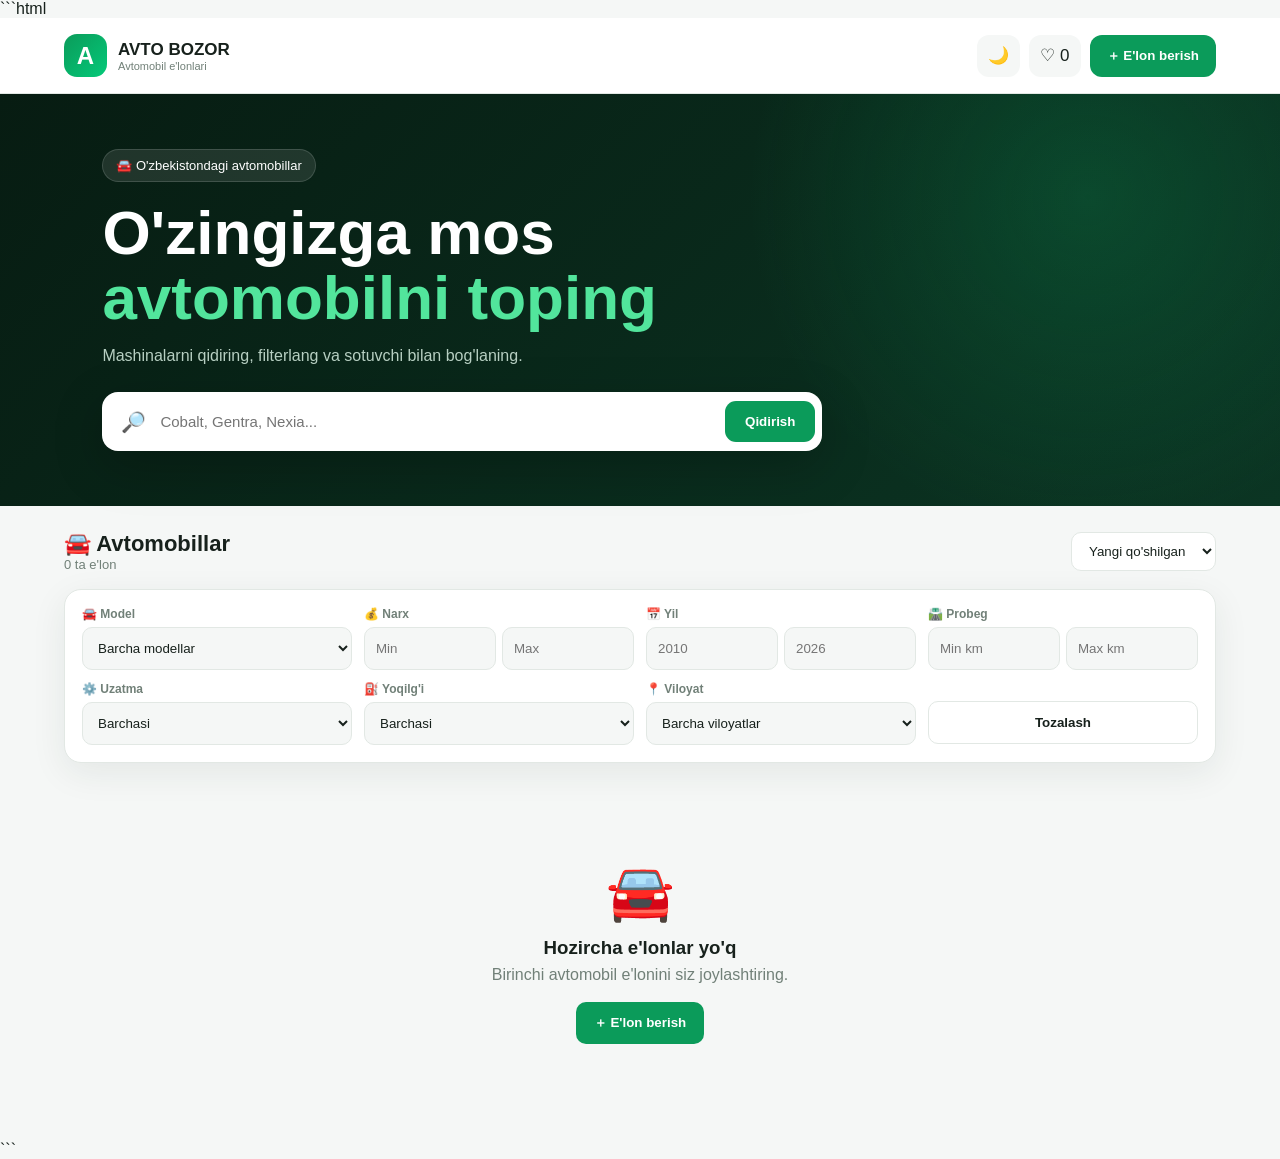
==== index.html @ 7e93f805 "first commit" ====
```html
<!DOCTYPE html>
<html lang="uz">
<head>
  <meta charset="UTF-8">
  <meta name="viewport" content="width=device-width, initial-scale=1.0">
  <meta name="theme-color" content="#0b8f55">
  <title>AVTO BOZOR</title>
  <link rel="stylesheet" href="style.css">
</head>
<body>

<header class="header">
  <div class="logo">
    <span class="logo-icon">A</span>
    <div>
      <b>AVTO BOZOR</b>
      <small>Avtomobil e'lonlari</small>
    </div>
  </div>

  <div class="header-actions">
    <button class="icon-btn" id="themeBtn" title="Rejim">🌙</button>
    <button class="icon-btn" id="favoritesBtn" title="Sevimlilar">
      ♡ <span id="favCount">0</span>
    </button>
    <button class="add-btn" id="openAddBtn">＋ E'lon berish</button>
  </div>
</header>

<main>

  <section class="hero">
    <div class="hero-content">
      <span class="hero-badge">🚘 O'zbekistondagi avtomobillar</span>
      <h1>O'zingizga mos<br><strong>avtomobilni toping</strong></h1>
      <p>Mashinalarni qidiring, filterlang va sotuvchi bilan bog'laning.</p>

      <div class="search-box">
        <span>🔎</span>
        <input id="searchInput" type="search"
               placeholder="Cobalt, Gentra, Nexia...">
        <button id="searchBtn">Qidirish</button>
      </div>
    </div>
  </section>

  <section class="filter-area">

    <div class="filter-top">
      <div>
        <h2>🚘 Avtomobillar</h2>
        <span id="resultCount">0 ta e'lon</span>
      </div>

      <button class="filter-mobile" id="filterMobileBtn">
        ⚙️ Filter
      </button>

      <select id="sortSelect">
        <option value="new">Yangi qo'shilgan</option>
        <option value="cheap">Arzonidan</option>
        <option value="expensive">Qimmatidan</option>
        <option value="year">Yili bo'yicha</option>
      </select>
    </div>

    <div class="filters" id="filters">

      <div class="filter-item">
        <label>🚘 Model</label>
        <select id="modelFilter">
          <option value="">Barcha modellar</option>
          <option>Cobalt</option>
          <option>Gentra</option>
          <option>Nexia</option>
          <option>Spark</option>
          <option>Malibu</option>
          <option>Onix</option>
          <option>Tracker</option>
          <option>Damas</option>
          <option>Lacetti</option>
          <option>Equinox</option>
          <option>Captiva</option>
          <option>Boshqa</option>
        </select>
      </div>

      <div class="filter-item">
        <label>💰 Narx</label>
        <div class="double-input">
          <input id="minPrice" type="number" placeholder="Min">
          <input id="maxPrice" type="number" placeholder="Max">
        </div>
      </div>

      <div class="filter-item">
        <label>📅 Yil</label>
        <div class="double-input">
          <input id="minYear" type="number" placeholder="2010">
          <input id="maxYear" type="number" placeholder="2026">
        </div>
      </div>

      <div class="filter-item">
        <label>🛣️ Probeg</label>
        <div class="double-input">
          <input id="minMileage" type="number" placeholder="Min km">
          <input id="maxMileage" type="number" placeholder="Max km">
        </div>
      </div>

      <div class="filter-item">
        <label>⚙️ Uzatma</label>
        <select id="gearFilter">
          <option value="">Barchasi</option>
          <option>Avtomat</option>
          <option>Mexanika</option>
        </select>
      </div>

      <div class="filter-item">
        <label>⛽ Yoqilg'i</label>
        <select id="fuelFilter">
          <option value="">Barchasi</option>
          <option>Benzin</option>
          <option>Metan</option>
          <option>Propan</option>
        </select>
      </div>

      <div class="filter-item">
        <label>📍 Viloyat</label>
        <select id="regionFilter">
          <option value="">Barcha viloyatlar</option>
          <option>Toshkent shahri</option>
          <option>Toshkent viloyati</option>
          <option>Samarqand</option>
          <option>Qashqadaryo</option>
          <option>Buxoro</option>
          <option>Andijon</option>
          <option>Farg'ona</option>
          <option>Namangan</option>
          <option>Surxondaryo</option>
          <option>Jizzax</option>
          <option>Sirdaryo</option>
          <option>Navoiy</option>
          <option>Xorazm</option>
          <option>Qoraqalpog'iston</option>
        </select>
      </div>

      <button class="clear-btn" id="clearFilters">Tozalash</button>

    </div>
  </section>

  <section class="cars-section">
    <div id="carsGrid" class="cars-grid"></div>

    <div id="emptyState" class="empty-state">
      <div class="empty-icon">🚘</div>
      <h3>Hozircha e'lonlar yo'q</h3>
      <p>Birinchi avtomobil e'lonini siz joylashtiring.</p>
      <button id="emptyAddBtn">＋ E'lon berish</button>
    </div>
  </section>

</main>

<!-- ADD MODAL -->
<div class="modal" id="addModal">
  <div class="modal-box">

    <div class="modal-header">
      <div>
        <h2>🚘 Avtomobil sotish</h2>
        <p>Avtomobilingiz haqida ma'lumot kiriting</p>
      </div>
      <button class="close-btn" id="closeAddBtn">×</button>
    </div>

    <form id="carForm">

      <div class="photo-upload">
        <input id="photoInput" type="file"
               accept="image/*" multiple hidden>

        <button type="button" id="photoBtn" class="photo-btn">
          <span>📸</span>
          <b>Rasm tanlash</b>
          <small>Bir nechta rasm tanlash mumkin</small>
        </button>

        <div id="photoPreview" class="photo-preview"></div>
      </div>

      <div class="form-grid">

        <div class="form-group">
          <label>🚘 Model</label>
          <select id="carModel" required>
            <option value="">Modelni tanlang</option>
            <option>Cobalt</option>
            <option>Gentra</option>
            <option>Nexia</option>
            <option>Spark</option>
            <option>Malibu</option>
            <option>Onix</option>
            <option>Tracker</option>
            <option>Damas</option>
            <option>Lacetti</option>
            <option>Equinox</option>
            <option>Captiva</option>
            <option>Boshqa</option>
          </select>
        </div>

        <div class="form-group">
          <label>💰 Narx (so'm)</label>
          <input id="carPrice" type="number" placeholder="Masalan: 150000000" required>
        </div>

        <div class="form-group">
          <label>📅 Ishlab chiqarilgan yil</label>
          <input id="carYear" type="number" min="1950" max="2026"
                 placeholder="2020" required>
        </div>

        <div class="form-group">
          <label>🛣️ Probeg (km)</label>
          <input id="carMileage" type="number" placeholder="85000" required>
        </div>

        <div class="form-group">
          <label>⚙️ Uzatma</label>
          <select id="carGear" required>
            <option value="">Tanlang</option>
            <option>Avtomat</option>
            <option>Mexanika</option>
          </select>
        </div>

        <div class="form-group">
          <label>⛽ Yoqilg'i</label>
          <select id="carFuel" required>
            <option value="">Tanlang</option>
            <option>Benzin</option>
            <option>Metan</option>
            <option>Propan</option>
          </select>
        </div>

        <div class="form-group">
          <label>📍 Viloyat</label>
          <select id="carRegion" required>
            <option value="">Viloyatni tanlang</option>
            <option>Toshkent shahri</option>
            <option>Toshkent viloyati</option>
            <option>Samarqand</option>
            <option>Qashqadaryo</option>
            <option>Buxoro</option>
            <option>Andijon</option>
            <option>Farg'ona</option>
            <option>Namangan</option>
            <option>Surxondaryo</option>
            <option>Jizzax</option>
            <option>Sirdaryo</option>
            <option>Navoiy</option>
            <option>Xorazm</option>
            <option>Qoraqalpog'iston</option>
          </select>
        </div>

        <div class="form-group">
          <label>📞 Telefon</label>
          <input id="carPhone" type="tel"
                 placeholder="+998 90 123 45 67" required>
        </div>

      </div>

      <div class="location-box">
        <div class="location-title">
          <div>
            <b>🗺️ Xarita</b>
            <small>Avtomobil joylashuvini tanlang</small>
          </div>
          <button type="button" id="locationBtn">📍 Joylashuvim</button>
        </div>

        <div id="mapArea" class="map-area">
          <div class="map-grid"></div>
          <div class="map-center">📍</div>
          <p>Xaritadan joy tanlash</p>
        </div>

        <input id="carLocation" type="hidden">
      </div>

      <button class="submit-btn" type="submit">
        E'lonni joylashtirish
      </button>

    </form>
  </div>
</div>

<!-- CAR DETAIL MODAL -->
<div class="modal" id="detailModal">
  <div class="modal-box detail-box">
    <button class="close-btn detail-close" id="closeDetailBtn">×</button>
    <div id="detailContent"></div>
  </div>
</div>

<div class="toast" id="toast"></div>

<script src="app.js"></script>
</body>
</html>
```
---- style.css ----
* {
  box-sizing: border-box;
  margin: 0;
  padding: 0;
}

:root {
  --green: #0b9b5a;
  --green-dark: #087d49;
  --green-light: #e8f8f0;
  --bg: #f5f7f6;
  --card: #ffffff;
  --text: #17211c;
  --muted: #718078;
  --border: #e2e8e4;
  --danger: #ef4444;
  --shadow: 0 10px 35px rgba(20, 45, 32, .08);
}

body.dark {
  --bg: #0d1411;
  --card: #151e19;
  --text: #f1f7f3;
  --muted: #9aa9a1;
  --border: #29352f;
  --green-light: #163b29;
  --shadow: 0 10px 35px rgba(0,0,0,.25);
}

body {
  font-family: Inter, Arial, sans-serif;
  background: var(--bg);
  color: var(--text);
  transition: .25s;
}

/* HEADER */

.header {
  height: 76px;
  padding: 0 5%;
  display: flex;
  justify-content: space-between;
  align-items: center;
  background: var(--card);
  border-bottom: 1px solid var(--border);
  position: sticky;
  top: 0;
  z-index: 50;
}

.logo {
  display: flex;
  gap: 11px;
  align-items: center;
}

.logo-icon {
  width: 43px;
  height: 43px;
  border-radius: 13px;
  background: linear-gradient(135deg, var(--green), #04c979);
  color: white;
  display: grid;
  place-items: center;
  font-size: 24px;
  font-weight: 900;
}

.logo b {
  display: block;
  font-size: 17px;
}

.logo small {
  color: var(--muted);
  font-size: 11px;
}

.header-actions {
  display: flex;
  gap: 9px;
  align-items: center;
}

.icon-btn,
.add-btn {
  border: 0;
  cursor: pointer;
}

.icon-btn {
  height: 42px;
  min-width: 42px;
  padding: 0 11px;
  border-radius: 12px;
  background: var(--bg);
  color: var(--text);
  font-size: 17px;
}

.add-btn {
  background: var(--green);
  color: white;
  border-radius: 12px;
  padding: 12px 17px;
  font-weight: 800;
}

/* HERO */

.hero {
  min-height: 370px;
  background:
    radial-gradient(circle at 85% 25%, rgba(12,155,90,.25), transparent 30%),
    linear-gradient(135deg, #071c12, #0b3523);
  color: white;
  display: flex;
  align-items: center;
  padding: 55px 8%;
}

.hero-content {
  width: 100%;
  max-width: 850px;
}

.hero-badge {
  display: inline-block;
  background: rgba(255,255,255,.1);
  border: 1px solid rgba(255,255,255,.14);
  padding: 8px 13px;
  border-radius: 30px;
  font-size: 13px;
  margin-bottom: 18px;
}

.hero h1 {
  font-size: clamp(34px, 6vw, 62px);
  line-height: 1.05;
  margin-bottom: 17px;
}

.hero h1 strong {
  color: #52e59c;
}

.hero p {
  color: #b7cfc2;
  margin-bottom: 27px;
}

.search-box {
  max-width: 720px;
  background: white;
  padding: 7px;
  border-radius: 16px;
  display: flex;
  align-items: center;
  box-shadow: 0 15px 50px rgba(0,0,0,.22);
}

.search-box span {
  padding-left: 12px;
  font-size: 20px;
}

.search-box input {
  flex: 1;
  min-width: 0;
  border: 0;
  outline: 0;
  padding: 14px;
  font-size: 15px;
  color: #17211c;
}

.search-box button {
  background: var(--green);
  color: white;
  border: 0;
  border-radius: 11px;
  padding: 13px 20px;
  font-weight: 800;
  cursor: pointer;
}

/* FILTER */

.filter-area {
  max-width: 1400px;
  margin: 25px auto 0;
  padding: 0 5%;
}

.filter-top {
  display: flex;
  justify-content: space-between;
  align-items: center;
  margin-bottom: 17px;
}

.filter-top h2 {
  font-size: 22px;
}

.filter-top span {
  color: var(--muted);
  font-size: 13px;
}

.filter-top select {
  background: var(--card);
  border: 1px solid var(--border);
  color: var(--text);
  padding: 10px 13px;
  border-radius: 10px;
}

.filters {
  display: grid;
  grid-template-columns: repeat(4, 1fr);
  gap: 12px;
  padding: 17px;
  background: var(--card);
  border: 1px solid var(--border);
  border-radius: 17px;
  box-shadow: var(--shadow);
}

.filter-item label,
.form-group label {
  display: block;
  font-size: 12px;
  font-weight: 800;
  margin-bottom: 6px;
  color: var(--muted);
}

.filter-item select,
.filter-item input,
.form-group input,
.form-group select {
  width: 100%;
  height: 43px;
  border: 1px solid var(--border);
  border-radius: 10px;
  outline: 0;
  padding: 0 11px;
  background: var(--bg);
  color: var(--text);
}

.double-input {
  display: flex;
  gap: 6px;
}

.clear-btn {
  height: 43px;
  margin-top: 19px;
  border: 1px solid var(--border);
  background: transparent;
  color: var(--text);
  border-radius: 10px;
  cursor: pointer;
  font-weight: 700;
}

.filter-mobile {
  display: none;
}

/* CARS */

.cars-section {
  max-width: 1400px;
  margin: 27px auto;
  padding: 0 5%;
}

.cars-grid {
  display: grid;
  grid-template-columns: repeat(4, 1fr);
  gap: 18px;
}

.car-card {
  overflow: hidden;
  background: var(--card);
  border: 1px solid var(--border);
  border-radius: 17px;
  box-shadow: var(--shadow);
  transition: .2s;
}

.car-card:hover {
  transform: translateY(-4px);
}

.car-image {
  height: 215px;
  background: var(--bg);
  position: relative;
  overflow: hidden;
}

.car-image img {
  width: 100%;
  height: 100%;
  object-fit: cover;
}

.no-image {
  height: 100%;
  display: grid;
  place-items: center;
  color: var(--muted);
  font-size: 45px;
}

.favorite {
  position: absolute;
  top: 11px;
  right: 11px;
  width: 39px;
  height: 39px;
  border-radius: 50%;
  border: 0;
  background: rgba(255,255,255,.92);
  cursor: pointer;
  font-size: 20px;
}

.favorite.active {
  color: #ef4444;
}

.car-info {
  padding: 15px;
}

.car-title {
  display: flex;
  justify-content: space-between;
  gap: 8px;
}

.car-title h3 {
  font-size: 18px;
}

.price {
  color: var(--green);
  font-size: 18px;
  font-weight: 900;
  margin: 8px 0 12px;
}

.specs {
  display: flex;
  flex-wrap: wrap;
  gap: 7px;
}

.spec {
  background: var(--green-light);
  color: var(--green-dark);
  padding: 6px 8px;
  border-radius: 7px;
  font-size: 11px;
}

.car-bottom {
  margin-top: 13px;
  padding-top: 12px;
  border-top: 1px solid var(--border);
  display: flex;
  justify-content: space-between;
  align-items: center;
}

.region {
  font-size: 12px;
  color: var(--muted);
}

.contact-btn {
  background: var(--green);
  color: white;
  text-decoration: none;
  padding: 8px 11px;
  border-radius: 8px;
  font-size: 12px;
  font-weight: 800;
}

/* EMPTY */

.empty-state {
  display: none;
  text-align: center;
  padding: 70px 20px;
}

.empty-state.show {
  display: block;
}

.empty-icon {
  font-size: 55px;
  margin-bottom: 12px;
}

.empty-state h3 {
  margin-bottom: 7px;
}

.empty-state p {
  color: var(--muted);
  margin-bottom: 18px;
}

.empty-state button {
  border: 0;
  background: var(--green);
  color: white;
  padding: 12px 18px;
  border-radius: 10px;
  font-weight: 800;
}

/* MODAL */

.modal {
  display: none;
  position: fixed;
  inset: 0;
  z-index: 100;
  background: rgba(0,0,0,.65);
  padding: 25px;
  overflow-y: auto;
}

.modal.show {
  display: block;
}

.modal-box {
  width: min(850px, 100%);
  margin: 30px auto;
  background: var(--card);
  border-radius: 22px;
  padding: 25px;
  position: relative;
}

.modal-header {
  display: flex;
  justify-content: space-between;
  margin-bottom: 22px;
}

.modal-header h2 {
  margin-bottom: 5px;
}

.modal-header p {
  color: var(--muted);
  font-size: 13px;
}

.close-btn {
  width: 38px;
  height: 38px;
  border: 0;
  background: var(--bg);
  color: var(--text);
  border-radius: 50%;
  font-size: 26px;
  cursor: pointer;
}

/* UPLOAD */

.photo-upload {
  margin-bottom: 20px;
}

.photo-btn {
  width: 100%;
  min-height: 125px;
  border: 2px dashed var(--border);
  background: var(--bg);
  color: var(--text);
  border-radius: 15px;
  cursor: pointer;
  display: flex;
  flex-direction: column;
  justify-content: center;
  align-items: center;
  gap: 5px;
}

.photo-btn span {
  font-size: 30px;
}

.photo-btn small {
  color: var(--muted);
}

.photo-preview {
  display: flex;
  gap: 10px;
  overflow-x: auto;
  margin-top: 10px;
}

.preview-item {
  width: 100px;
  height: 75px;
  border-radius: 9px;
  overflow: hidden;
  flex: 0 0 auto;
}

.preview-item img {
  width: 100%;
  height: 100%;
  object-fit: cover;
}

/* FORM */

.form-grid {
  display: grid;
  grid-template-columns: repeat(2, 1fr);
  gap: 14px;
}

.location-box {
  margin-top: 18px;
  border: 1px solid var(--border);
  border-radius: 14px;
  padding: 13px;
}

.location-title {
  display: flex;
  justify-content: space-between;
  align-items: center;
  margin-bottom: 10px;
}

.location-title b,
.location-title small {
  display: block;
}

.location-title small {
  color: var(--muted);
  font-size: 11px;
  margin-top: 3px;
}

.location-title button {
  border: 0;
  background: var(--green-light);
  color: var(--green-dark);
  padding: 9px 11px;
  border-radius: 9px;
  cursor: pointer;
  font-weight: 700;
}

.map-area {
  height: 180px;
  border-radius: 12px;
  position: relative;
  overflow: hidden;
  background:
    linear-gradient(90deg, transparent 48%, rgba(0,0,0,.07) 49%, transparent 51%),
    linear-gradient(0deg, transparent 48%, rgba(0,0,0,.07) 49%, transparent 51%),
    #dfe9e2;
  background-size: 55px 55px;
  display: grid;
  place-items: center;
}

.map-grid {
  position: absolute;
  inset: 0;
  background:
    linear-gradient(30deg, transparent 48%, rgba(255,255,255,.8) 49%, transparent 51%);
  background-size: 80px 80px;
}

.map-center {
  position: relative;
  z-index: 2;
  font-size: 38px;
  filter: drop-shadow(0 4px 4px rgba(0,0,0,.25));
}

.map-area p {
  position: absolute;
  bottom: 9px;
  background: rgba(255,255,255,.9);
  color: #333;
  padding: 5px 9px;
  border-radius: 6px;
  font-size: 11px;
}

.submit-btn {
  width: 100%;
  height: 51px;
  margin-top: 20px;
  border: 0;
  border-radius: 12px;
  background: linear-gradient(135deg, var(--green), #06c777);
  color: white;
  font-size: 15px;
  font-weight: 900;
  cursor: pointer;
}

/* DETAIL */

.detail-box {
  max-width: 900px;
}

.detail-image {
  width: 100%;
  max-height: 450px;
  object-fit: cover;
  border-radius: 15px;
  margin-bottom: 15px;
}

.detail-specs {
  display: grid;
  grid-template-columns: repeat(3, 1fr);
  gap: 9px;
  margin: 15px 0;
}

.detail-spec-item {
  padding: 12px;
  background: var(--bg);
  border-radius: 10px;
}

.detail-spec-item small {
  display: block;
  color: var(--muted);
  font-size: 11px;
  margin-bottom: 4px;
}

/* TOAST */

.toast {
  position: fixed;
  bottom: 25px;
  left: 50%;
  transform: translateX(-50%) translateY(100px);
  background: #17211c;
  color: white;
  padding: 12px 18px;
  border-radius: 10px;
  z-index: 200;
  opacity: 0;
  transition: .3s;
}

.toast.show {
  opacity: 1;
  transform: translateX(-50%) translateY(0);
}

/* RESPONSIVE */

@media (max-width: 1100px) {
  .cars-grid {
    grid-template-columns: repeat(3, 1fr);
  }

  .filters {
    grid-template-columns: repeat(3, 1fr);
  }
}

@media (max-width: 760px) {

  .header {
    height: 66px;
    padding: 0 15px;
  }

  .logo-icon {
    width: 38px;
    height: 38px;
  }

  .logo b {
    font-size: 14px;
  }

  .logo small {
    display: none;
  }

  .header-actions {
    gap: 5px;
  }

  .add-btn {
    padding: 10px;
    font-size: 12px;
  }

  .icon-btn {
    min-width: 38px;
  }

  .hero {
    min-height: 350px;
    padding: 45px 18px;
  }

  .hero h1 {
    font-size: 40px;
  }

  .search-box {
    border-radius: 13px;
  }

  .search-box button {
    padding: 12px;
  }

  .filter-area,
  .cars-section {
    padding: 0 13px;
  }

  .filters {
    display: none;
    grid-template-columns: 1fr;
  }

  .filters.open {
    display: grid;
  }

  .filter-mobile {
    display: block;
    border: 1px solid var(--border);
    background: var(--card);
    color: var(--text);
    padding: 9px 12px;
    border-radius: 9px;
  }

  .filter-top select {
    display: none;
  }

  .cars-grid {
    grid-template-columns: repeat(2, 1fr);
    gap: 10px;
  }

  .car-image {
    height: 150px;
  }

  .car-info {
    padding: 11px;
  }

  .car-title h3 {
    font-size: 15px;
  }

  .price {
    font-size: 15px;
  }

  .spec {
    font-size: 9px;
    padding: 5px;
  }

  .contact-btn {
    font-size: 10px;
    padding: 7px;
  }

  .form-grid {
    grid-template-columns: 1fr;
  }

  .modal {
    padding: 8px;
  }

  .modal-box {
    margin: 10px auto;
    padding: 17px;
    border-radius: 17px;
  }

  .detail-specs {
    grid-template-columns: repeat(2, 1fr);
  }
}

@media (max-width: 430px) {
  .cars-grid {
    grid-template-columns: 1fr;
  }

  .car-image {
    height: 210px;
  }

  .header .icon-btn:first-child {
    display: none;
  }
}
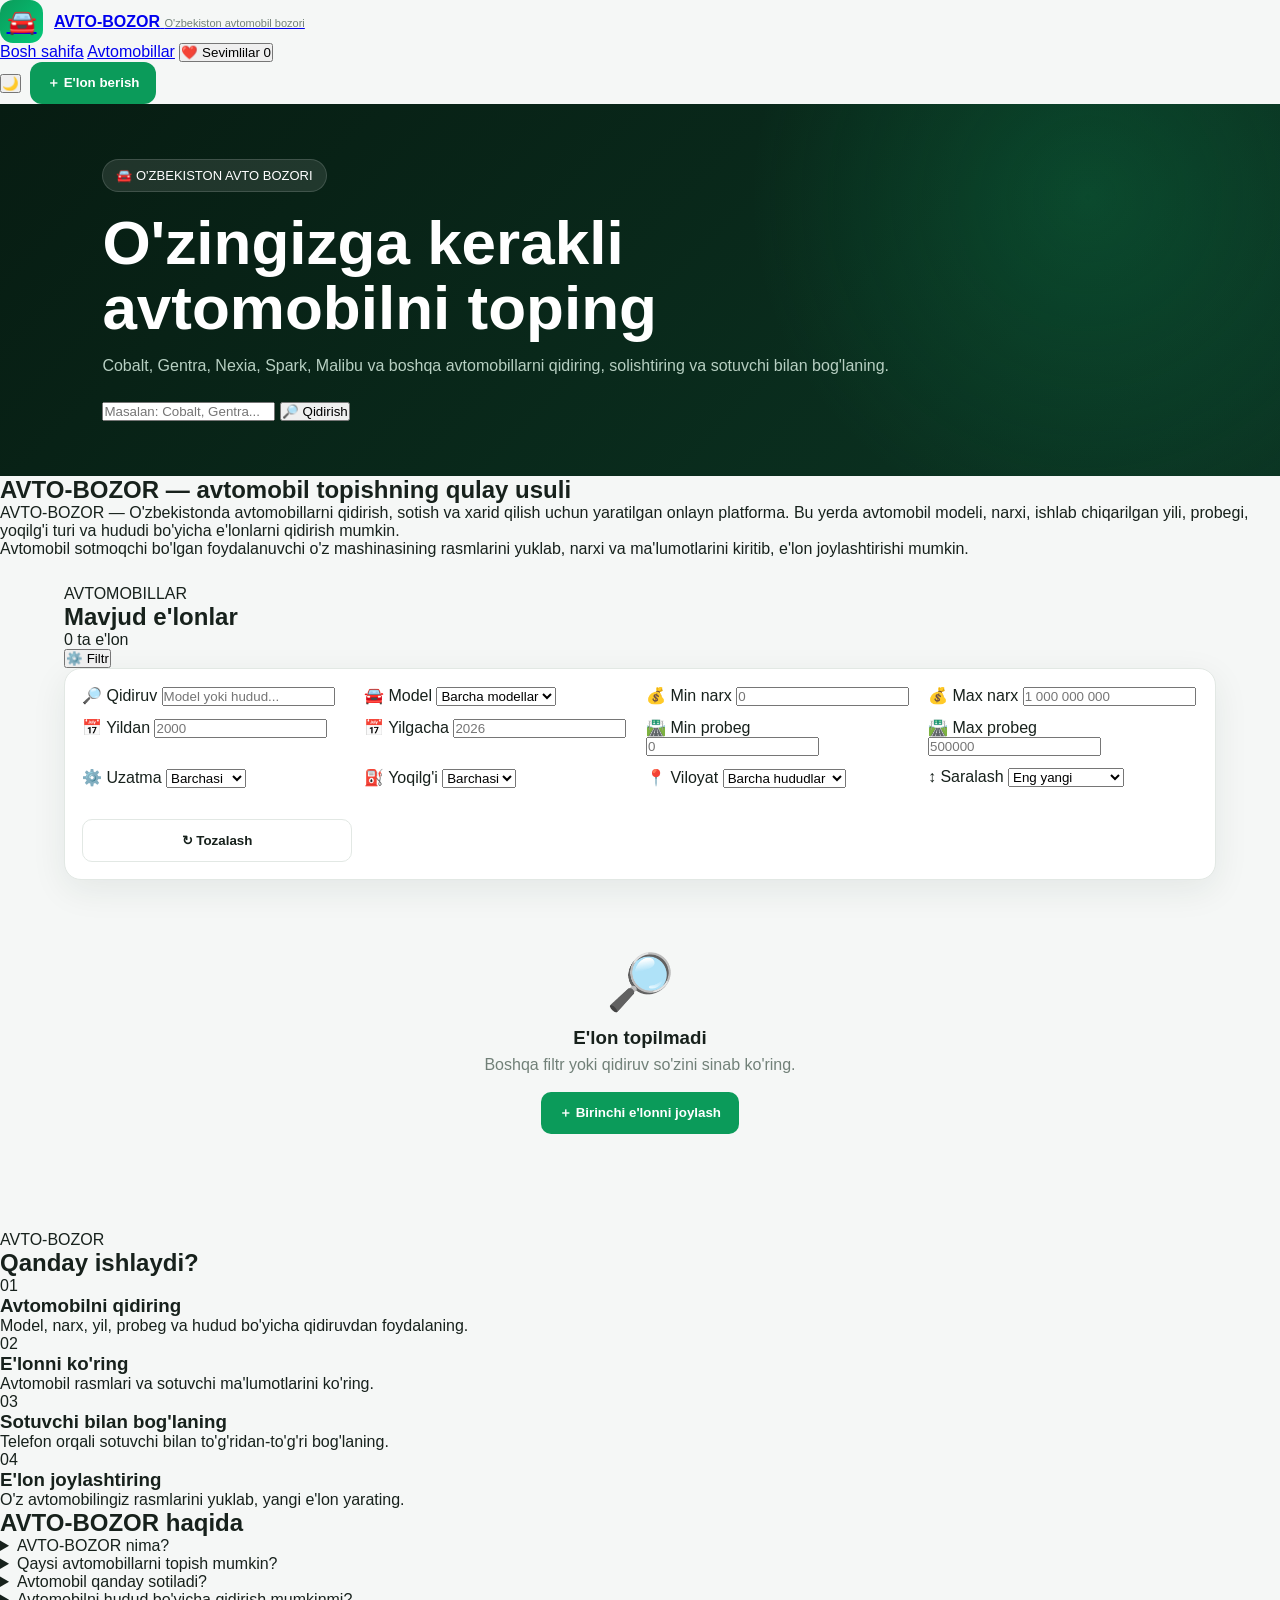
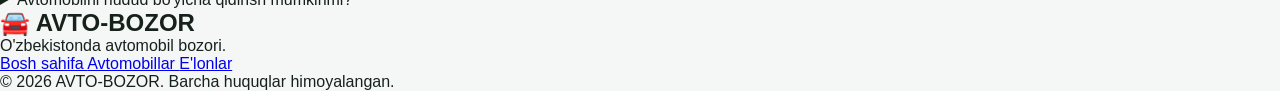
==== commit 0e15b505: "Improve AVTO-BOZOR SEO" ====
--- a/index.html
+++ b/index.html
@@ -1,322 +1,1271 @@
-```html
 <!DOCTYPE html>
 <html lang="uz">
 <head>
-  <meta charset="UTF-8">
-  <meta name="viewport" content="width=device-width, initial-scale=1.0">
-  <meta name="theme-color" content="#0b8f55">
-  <title>AVTO BOZOR</title>
-  <link rel="stylesheet" href="style.css">
+    <meta charset="UTF-8">
+
+    <!-- 📱 Telefon va barcha ekranlar -->
+    <meta name="viewport" content="width=device-width, initial-scale=1.0">
+
+    <!-- 🔎 Google SEO -->
+    <title>AVTO-BOZOR — O'zbekistonda avtomobil bozori</title>
+
+    <meta
+        name="description"
+        content="AVTO-BOZOR — O'zbekistonda avtomobil sotish va xarid qilish uchun zamonaviy onlayn avto bozor. Cobalt, Gentra, Nexia, Spark, Malibu va boshqa avtomobillarni qidiring."
+    >
+
+    <meta
+        name="keywords"
+        content="AVTO-BOZOR, avto bozor, avtomobil, mashina, mashina sotish, mashina olish, O'zbekiston avtomobillari, Cobalt, Gentra, Nexia, Spark, Malibu"
+    >
+
+    <meta name="robots" content="index, follow">
+    <meta name="googlebot" content="index, follow">
+
+    <meta name="author" content="AVTO-BOZOR">
+
+    <!-- 🌐 Canonical -->
+    <link
+        rel="canonical"
+        href="https://anvarolimov744-droid.github.io/-AVTO-BOZOR/"
+    >
+
+    <!-- 🎨 Brauzer rangi -->
+    <meta name="theme-color" content="#0f172a">
+
+    <!-- 🔗 Open Graph -->
+    <meta
+        property="og:title"
+        content="AVTO-BOZOR — O'zbekistonda avtomobil bozori"
+    >
+
+    <meta
+        property="og:description"
+        content="Avtomobil sotish va xarid qilish uchun zamonaviy onlayn avto bozor."
+    >
+
+    <meta
+        property="og:type"
+        content="website"
+    >
+
+    <meta
+        property="og:url"
+        content="https://anvarolimov744-droid.github.io/-AVTO-BOZOR/"
+    >
+
+    <meta
+        property="og:site_name"
+        content="AVTO-BOZOR"
+    >
+
+    <!-- 🐦 Twitter -->
+    <meta
+        name="twitter:card"
+        content="summary"
+    >
+
+    <meta
+        name="twitter:title"
+        content="AVTO-BOZOR"
+    >
+
+    <meta
+        name="twitter:description"
+        content="O'zbekistonda avtomobil sotish va xarid qilish uchun onlayn avto bozor."
+    >
+
+    <!-- 📱 PWA / mobil -->
+    <meta name="mobile-web-app-capable" content="yes">
+    <meta name="apple-mobile-web-app-capable" content="yes">
+
+    <!-- 🎨 CSS -->
+    <link rel="stylesheet" href="style.css">
+
+    <!-- 🔍 Search Engine uchun JSON-LD -->
+    <script type="application/ld+json">
+    {
+        "@context": "https://schema.org",
+        "@type": "WebSite",
+        "name": "AVTO-BOZOR",
+        "alternateName": "🚘 AVTO-BOZOR",
+        "url": "https://anvarolimov744-droid.github.io/-AVTO-BOZOR/",
+        "description": "O'zbekistonda avtomobil sotish va xarid qilish uchun onlayn avto bozor.",
+        "inLanguage": "uz"
+    }
+    </script>
+
+    <!-- 🔍 SearchAction -->
+    <script type="application/ld+json">
+    {
+        "@context": "https://schema.org",
+        "@type": "WebSite",
+        "url": "https://anvarolimov744-droid.github.io/-AVTO-BOZOR/",
+        "potentialAction": {
+            "@type": "SearchAction",
+            "target": "https://anvarolimov744-droid.github.io/-AVTO-BOZOR/?q={search_term_string}",
+            "query-input": "required name=search_term_string"
+        }
+    }
+    </script>
 </head>
+
 <body>
 
-<header class="header">
-  <div class="logo">
-    <span class="logo-icon">A</span>
-    <div>
-      <b>AVTO BOZOR</b>
-      <small>Avtomobil e'lonlari</small>
+<!-- =====================================================
+     HEADER
+===================================================== -->
+
+<header class="top-header">
+
+    <div class="header-inner">
+
+        <a
+            href="./"
+            class="logo"
+            aria-label="AVTO-BOZOR bosh sahifa"
+        >
+            <span class="logo-icon">🚘</span>
+            <span>
+                <strong>AVTO-BOZOR</strong>
+                <small>O'zbekiston avtomobil bozori</small>
+            </span>
+        </a>
+
+        <nav class="main-nav">
+
+            <a href="#home">Bosh sahifa</a>
+
+            <a href="#carsSection">Avtomobillar</a>
+
+            <button
+                id="favoritesBtn"
+                type="button"
+            >
+                ❤️ Sevimlilar
+                <span id="favCount">0</span>
+            </button>
+
+        </nav>
+
+        <div class="header-actions">
+
+            <button
+                id="themeBtn"
+                type="button"
+                aria-label="Tungi rejim"
+            >
+                🌙
+            </button>
+
+            <button
+                id="openAddBtn"
+                class="add-btn"
+                type="button"
+            >
+                ＋ E'lon berish
+            </button>
+
+        </div>
+
     </div>
-  </div>
-
-  <div class="header-actions">
-    <button class="icon-btn" id="themeBtn" title="Rejim">🌙</button>
-    <button class="icon-btn" id="favoritesBtn" title="Sevimlilar">
-      ♡ <span id="favCount">0</span>
-    </button>
-    <button class="add-btn" id="openAddBtn">＋ E'lon berish</button>
-  </div>
+
 </header>
 
-<main>
-
-  <section class="hero">
+
+<!-- =====================================================
+     HERO
+===================================================== -->
+
+<main id="home">
+
+<section class="hero">
+
     <div class="hero-content">
-      <span class="hero-badge">🚘 O'zbekistondagi avtomobillar</span>
-      <h1>O'zingizga mos<br><strong>avtomobilni toping</strong></h1>
-      <p>Mashinalarni qidiring, filterlang va sotuvchi bilan bog'laning.</p>
-
-      <div class="search-box">
-        <span>🔎</span>
-        <input id="searchInput" type="search"
-               placeholder="Cobalt, Gentra, Nexia...">
-        <button id="searchBtn">Qidirish</button>
-      </div>
+
+        <div class="hero-badge">
+            🚘 O'ZBEKISTON AVTO BOZORI
+        </div>
+
+        <h1>
+            O'zingizga kerakli
+            <span>avtomobilni toping</span>
+        </h1>
+
+        <p>
+            Cobalt, Gentra, Nexia, Spark, Malibu
+            va boshqa avtomobillarni qidiring,
+            solishtiring va sotuvchi bilan bog'laning.
+        </p>
+
+        <!-- 🔎 Asosiy qidiruv -->
+
+        <div class="hero-search">
+
+            <input
+                id="searchInput"
+                type="search"
+                placeholder="Masalan: Cobalt, Gentra..."
+                autocomplete="off"
+                aria-label="Avtomobil qidirish"
+            >
+
+            <button
+                id="searchBtn"
+                type="button"
+            >
+                🔎 Qidirish
+            </button>
+
+        </div>
+
     </div>
-  </section>
-
-  <section class="filter-area">
-
-    <div class="filter-top">
-      <div>
-        <h2>🚘 Avtomobillar</h2>
-        <span id="resultCount">0 ta e'lon</span>
-      </div>
-
-      <button class="filter-mobile" id="filterMobileBtn">
-        ⚙️ Filter
-      </button>
-
-      <select id="sortSelect">
-        <option value="new">Yangi qo'shilgan</option>
-        <option value="cheap">Arzonidan</option>
-        <option value="expensive">Qimmatidan</option>
-        <option value="year">Yili bo'yicha</option>
-      </select>
+
+</section>
+
+
+<!-- =====================================================
+     SEO MATN
+===================================================== -->
+
+<section class="seo-intro">
+
+    <div class="container">
+
+        <h2>AVTO-BOZOR — avtomobil topishning qulay usuli</h2>
+
+        <p>
+            AVTO-BOZOR — O'zbekistonda avtomobillarni
+            qidirish, sotish va xarid qilish uchun
+            yaratilgan onlayn platforma.
+            Bu yerda avtomobil modeli, narxi,
+            ishlab chiqarilgan yili, probegi,
+            yoqilg'i turi va hududi bo'yicha
+            e'lonlarni qidirish mumkin.
+        </p>
+
+        <p>
+            Avtomobil sotmoqchi bo'lgan foydalanuvchi
+            o'z mashinasining rasmlarini yuklab,
+            narxi va ma'lumotlarini kiritib,
+            e'lon joylashtirishi mumkin.
+        </p>
+
     </div>
 
-    <div class="filters" id="filters">
-
-      <div class="filter-item">
-        <label>🚘 Model</label>
-        <select id="modelFilter">
-          <option value="">Barcha modellar</option>
-          <option>Cobalt</option>
-          <option>Gentra</option>
-          <option>Nexia</option>
-          <option>Spark</option>
-          <option>Malibu</option>
-          <option>Onix</option>
-          <option>Tracker</option>
-          <option>Damas</option>
-          <option>Lacetti</option>
-          <option>Equinox</option>
-          <option>Captiva</option>
-          <option>Boshqa</option>
-        </select>
-      </div>
-
-      <div class="filter-item">
-        <label>💰 Narx</label>
-        <div class="double-input">
-          <input id="minPrice" type="number" placeholder="Min">
-          <input id="maxPrice" type="number" placeholder="Max">
+</section>
+
+
+<!-- =====================================================
+     FILTERS
+===================================================== -->
+
+<section
+    id="carsSection"
+    class="cars-section"
+>
+
+    <div class="container">
+
+        <div class="section-heading">
+
+            <div>
+
+                <span class="section-label">
+                    AVTOMOBILLAR
+                </span>
+
+                <h2>
+                    Mavjud e'lonlar
+                </h2>
+
+                <p id="resultCount">
+                    0 ta e'lon
+                </p>
+
+            </div>
+
+            <button
+                id="filterMobileBtn"
+                class="mobile-filter-btn"
+                type="button"
+            >
+                ⚙️ Filtr
+            </button>
+
         </div>
-      </div>
-
-      <div class="filter-item">
-        <label>📅 Yil</label>
-        <div class="double-input">
-          <input id="minYear" type="number" placeholder="2010">
-          <input id="maxYear" type="number" placeholder="2026">
+
+
+        <div
+            id="filters"
+            class="filters"
+        >
+
+            <!-- Qidiruv -->
+
+            <div class="filter-group search-filter">
+
+                <label for="searchInput">
+                    🔎 Qidiruv
+                </label>
+
+                <input
+                    id="searchInput"
+                    type="search"
+                    placeholder="Model yoki hudud..."
+                >
+
+            </div>
+
+
+            <!-- Model -->
+
+            <div class="filter-group">
+
+                <label for="modelFilter">
+                    🚘 Model
+                </label>
+
+                <select id="modelFilter">
+
+                    <option value="">
+                        Barcha modellar
+                    </option>
+
+                    <option value="Cobalt">
+                        Cobalt
+                    </option>
+
+                    <option value="Gentra">
+                        Gentra
+                    </option>
+
+                    <option value="Nexia">
+                        Nexia
+                    </option>
+
+                    <option value="Spark">
+                        Spark
+                    </option>
+
+                    <option value="Malibu">
+                        Malibu
+                    </option>
+
+                    <option value="Onix">
+                        Onix
+                    </option>
+
+                    <option value="Damas">
+                        Damas
+                    </option>
+
+                    <option value="Lacetti">
+                        Lacetti
+                    </option>
+
+                </select>
+
+            </div>
+
+
+            <!-- Min narx -->
+
+            <div class="filter-group">
+
+                <label for="minPrice">
+                    💰 Min narx
+                </label>
+
+                <input
+                    id="minPrice"
+                    type="number"
+                    placeholder="0"
+                >
+
+            </div>
+
+
+            <!-- Max narx -->
+
+            <div class="filter-group">
+
+                <label for="maxPrice">
+                    💰 Max narx
+                </label>
+
+                <input
+                    id="maxPrice"
+                    type="number"
+                    placeholder="1 000 000 000"
+                >
+
+            </div>
+
+
+            <!-- Yil -->
+
+            <div class="filter-group">
+
+                <label for="minYear">
+                    📅 Yildan
+                </label>
+
+                <input
+                    id="minYear"
+                    type="number"
+                    placeholder="2000"
+                >
+
+            </div>
+
+
+            <div class="filter-group">
+
+                <label for="maxYear">
+                    📅 Yilgacha
+                </label>
+
+                <input
+                    id="maxYear"
+                    type="number"
+                    placeholder="2026"
+                >
+
+            </div>
+
+
+            <!-- Probeg -->
+
+            <div class="filter-group">
+
+                <label for="minMileage">
+                    🛣️ Min probeg
+                </label>
+
+                <input
+                    id="minMileage"
+                    type="number"
+                    placeholder="0"
+                >
+
+            </div>
+
+
+            <div class="filter-group">
+
+                <label for="maxMileage">
+                    🛣️ Max probeg
+                </label>
+
+                <input
+                    id="maxMileage"
+                    type="number"
+                    placeholder="500000"
+                >
+
+            </div>
+
+
+            <!-- Uzatma -->
+
+            <div class="filter-group">
+
+                <label for="gearFilter">
+                    ⚙️ Uzatma
+                </label>
+
+                <select id="gearFilter">
+
+                    <option value="">
+                        Barchasi
+                    </option>
+
+                    <option value="Avtomat">
+                        Avtomat
+                    </option>
+
+                    <option value="Mexanika">
+                        Mexanika
+                    </option>
+
+                </select>
+
+            </div>
+
+
+            <!-- Yoqilg'i -->
+
+            <div class="filter-group">
+
+                <label for="fuelFilter">
+                    ⛽ Yoqilg'i
+                </label>
+
+                <select id="fuelFilter">
+
+                    <option value="">
+                        Barchasi
+                    </option>
+
+                    <option value="Benzin">
+                        Benzin
+                    </option>
+
+                    <option value="Metan">
+                        Metan
+                    </option>
+
+                    <option value="Propan">
+                        Propan
+                    </option>
+
+                    <option value="Elektr">
+                        Elektr
+                    </option>
+
+                </select>
+
+            </div>
+
+
+            <!-- Viloyat -->
+
+            <div class="filter-group">
+
+                <label for="regionFilter">
+                    📍 Viloyat
+                </label>
+
+                <select id="regionFilter">
+
+                    <option value="">
+                        Barcha hududlar
+                    </option>
+
+                    <option value="Qashqadaryo">
+                        Qashqadaryo
+                    </option>
+
+                    <option value="Toshkent">
+                        Toshkent
+                    </option>
+
+                    <option value="Samarqand">
+                        Samarqand
+                    </option>
+
+                    <option value="Buxoro">
+                        Buxoro
+                    </option>
+
+                    <option value="Andijon">
+                        Andijon
+                    </option>
+
+                    <option value="Farg'ona">
+                        Farg'ona
+                    </option>
+
+                    <option value="Namangan">
+                        Namangan
+                    </option>
+
+                    <option value="Surxondaryo">
+                        Surxondaryo
+                    </option>
+
+                    <option value="Jizzax">
+                        Jizzax
+                    </option>
+
+                    <option value="Navoiy">
+                        Navoiy
+                    </option>
+
+                    <option value="Xorazm">
+                        Xorazm
+                    </option>
+
+                    <option value="Sirdaryo">
+                        Sirdaryo
+                    </option>
+
+                    <option value="Qoraqalpog'iston">
+                        Qoraqalpog'iston
+                    </option>
+
+                </select>
+
+            </div>
+
+
+            <!-- Saralash -->
+
+            <div class="filter-group">
+
+                <label for="sortSelect">
+                    ↕️ Saralash
+                </label>
+
+                <select id="sortSelect">
+
+                    <option value="new">
+                        Eng yangi
+                    </option>
+
+                    <option value="cheap">
+                        Arzonidan
+                    </option>
+
+                    <option value="expensive">
+                        Qimmatidan
+                    </option>
+
+                    <option value="year">
+                        Yangi avtomobil
+                    </option>
+
+                </select>
+
+            </div>
+
+
+            <button
+                id="clearFilters"
+                class="clear-btn"
+                type="button"
+            >
+                ↻ Tozalash
+            </button>
+
         </div>
-      </div>
-
-      <div class="filter-item">
-        <label>🛣️ Probeg</label>
-        <div class="double-input">
-          <input id="minMileage" type="number" placeholder="Min km">
-          <input id="maxMileage" type="number" placeholder="Max km">
+
+
+        <!-- =================================================
+             CARS
+        ================================================== -->
+
+        <div
+            id="carsGrid"
+            class="cars-grid"
+        >
         </div>
-      </div>
-
-      <div class="filter-item">
-        <label>⚙️ Uzatma</label>
-        <select id="gearFilter">
-          <option value="">Barchasi</option>
-          <option>Avtomat</option>
-          <option>Mexanika</option>
-        </select>
-      </div>
-
-      <div class="filter-item">
-        <label>⛽ Yoqilg'i</label>
-        <select id="fuelFilter">
-          <option value="">Barchasi</option>
-          <option>Benzin</option>
-          <option>Metan</option>
-          <option>Propan</option>
-        </select>
-      </div>
-
-      <div class="filter-item">
-        <label>📍 Viloyat</label>
-        <select id="regionFilter">
-          <option value="">Barcha viloyatlar</option>
-          <option>Toshkent shahri</option>
-          <option>Toshkent viloyati</option>
-          <option>Samarqand</option>
-          <option>Qashqadaryo</option>
-          <option>Buxoro</option>
-          <option>Andijon</option>
-          <option>Farg'ona</option>
-          <option>Namangan</option>
-          <option>Surxondaryo</option>
-          <option>Jizzax</option>
-          <option>Sirdaryo</option>
-          <option>Navoiy</option>
-          <option>Xorazm</option>
-          <option>Qoraqalpog'iston</option>
-        </select>
-      </div>
-
-      <button class="clear-btn" id="clearFilters">Tozalash</button>
+
+
+        <!-- Empty -->
+
+        <div
+            id="emptyState"
+            class="empty-state"
+        >
+
+            <div class="empty-icon">
+                🔎
+            </div>
+
+            <h3>
+                E'lon topilmadi
+            </h3>
+
+            <p>
+                Boshqa filtr yoki qidiruv so'zini sinab ko'ring.
+            </p>
+
+            <button
+                id="emptyAddBtn"
+                type="button"
+                class="add-btn"
+            >
+                ＋ Birinchi e'lonni joylash
+            </button>
+
+        </div>
 
     </div>
-  </section>
-
-  <section class="cars-section">
-    <div id="carsGrid" class="cars-grid"></div>
-
-    <div id="emptyState" class="empty-state">
-      <div class="empty-icon">🚘</div>
-      <h3>Hozircha e'lonlar yo'q</h3>
-      <p>Birinchi avtomobil e'lonini siz joylashtiring.</p>
-      <button id="emptyAddBtn">＋ E'lon berish</button>
+
+</section>
+
+
+<!-- =====================================================
+     QANDAY ISHLAYDI
+===================================================== -->
+
+<section class="how-section">
+
+    <div class="container">
+
+        <div class="section-heading centered">
+
+            <span class="section-label">
+                AVTO-BOZOR
+            </span>
+
+            <h2>
+                Qanday ishlaydi?
+            </h2>
+
+        </div>
+
+
+        <div class="how-grid">
+
+            <article class="how-card">
+
+                <div class="how-number">
+                    01
+                </div>
+
+                <h3>
+                    Avtomobilni qidiring
+                </h3>
+
+                <p>
+                    Model, narx, yil, probeg
+                    va hudud bo'yicha qidiruvdan foydalaning.
+                </p>
+
+            </article>
+
+
+            <article class="how-card">
+
+                <div class="how-number">
+                    02
+                </div>
+
+                <h3>
+                    E'lonni ko'ring
+                </h3>
+
+                <p>
+                    Avtomobil rasmlari va
+                    sotuvchi ma'lumotlarini ko'ring.
+                </p>
+
+            </article>
+
+
+            <article class="how-card">
+
+                <div class="how-number">
+                    03
+                </div>
+
+                <h3>
+                    Sotuvchi bilan bog'laning
+                </h3>
+
+                <p>
+                    Telefon orqali sotuvchi bilan
+                    to'g'ridan-to'g'ri bog'laning.
+                </p>
+
+            </article>
+
+
+            <article class="how-card">
+
+                <div class="how-number">
+                    04
+                </div>
+
+                <h3>
+                    E'lon joylashtiring
+                </h3>
+
+                <p>
+                    O'z avtomobilingiz rasmlarini
+                    yuklab, yangi e'lon yarating.
+                </p>
+
+            </article>
+
+        </div>
+
     </div>
-  </section>
+
+</section>
+
+
+<!-- =====================================================
+     SEO FAQ
+===================================================== -->
+
+<section class="faq-section">
+
+    <div class="container">
+
+        <h2>
+            AVTO-BOZOR haqida
+        </h2>
+
+        <details>
+
+            <summary>
+                AVTO-BOZOR nima?
+            </summary>
+
+            <p>
+                AVTO-BOZOR — avtomobil sotish va
+                xarid qilish uchun mo'ljallangan
+                onlayn platforma.
+            </p>
+
+        </details>
+
+
+        <details>
+
+            <summary>
+                Qaysi avtomobillarni topish mumkin?
+            </summary>
+
+            <p>
+                Platformada Cobalt, Gentra, Nexia,
+                Spark, Malibu, Onix, Damas, Lacetti
+                va boshqa avtomobillar uchun
+                e'lonlar joylashtirilishi mumkin.
+            </p>
+
+        </details>
+
+
+        <details>
+
+            <summary>
+                Avtomobil qanday sotiladi?
+            </summary>
+
+            <p>
+                Sotuvchi avtomobil ma'lumotlari,
+                narxi, telefon raqami va rasmlarini
+                kiritib e'lon joylashtiradi.
+            </p>
+
+        </details>
+
+
+        <details>
+
+            <summary>
+                Avtomobilni hudud bo'yicha qidirish mumkinmi?
+            </summary>
+
+            <p>
+                Ha. Viloyat filtri yordamida
+                avtomobillarni hudud bo'yicha
+                saralash mumkin.
+            </p>
+
+        </details>
+
+    </div>
+
+</section>
 
 </main>
 
-<!-- ADD MODAL -->
-<div class="modal" id="addModal">
-  <div class="modal-box">
-
-    <div class="modal-header">
-      <div>
-        <h2>🚘 Avtomobil sotish</h2>
-        <p>Avtomobilingiz haqida ma'lumot kiriting</p>
-      </div>
-      <button class="close-btn" id="closeAddBtn">×</button>
+
+<!-- =====================================================
+     FOOTER
+===================================================== -->
+
+<footer class="footer">
+
+    <div class="container footer-inner">
+
+        <div>
+
+            <h2>
+                🚘 AVTO-BOZOR
+            </h2>
+
+            <p>
+                O'zbekistonda avtomobil bozori.
+            </p>
+
+        </div>
+
+        <div>
+
+            <a href="#home">
+                Bosh sahifa
+            </a>
+
+            <a href="#carsSection">
+                Avtomobillar
+            </a>
+
+            <a href="#carsSection">
+                E'lonlar
+            </a>
+
+        </div>
+
     </div>
 
-    <form id="carForm">
-
-      <div class="photo-upload">
-        <input id="photoInput" type="file"
-               accept="image/*" multiple hidden>
-
-        <button type="button" id="photoBtn" class="photo-btn">
-          <span>📸</span>
-          <b>Rasm tanlash</b>
-          <small>Bir nechta rasm tanlash mumkin</small>
+    <div class="footer-bottom">
+
+        © 2026 AVTO-BOZOR.
+        Barcha huquqlar himoyalangan.
+
+    </div>
+
+</footer>
+
+
+<!-- =====================================================
+     ADD CAR MODAL
+===================================================== -->
+
+<div
+    id="addModal"
+    class="modal"
+    aria-hidden="true"
+>
+
+    <div class="modal-box">
+
+        <button
+            id="closeAddBtn"
+            class="modal-close"
+            type="button"
+            aria-label="Yopish"
+        >
+            ×
         </button>
 
-        <div id="photoPreview" class="photo-preview"></div>
-      </div>
-
-      <div class="form-grid">
-
-        <div class="form-group">
-          <label>🚘 Model</label>
-          <select id="carModel" required>
-            <option value="">Modelni tanlang</option>
-            <option>Cobalt</option>
-            <option>Gentra</option>
-            <option>Nexia</option>
-            <option>Spark</option>
-            <option>Malibu</option>
-            <option>Onix</option>
-            <option>Tracker</option>
-            <option>Damas</option>
-            <option>Lacetti</option>
-            <option>Equinox</option>
-            <option>Captiva</option>
-            <option>Boshqa</option>
-          </select>
-        </div>
-
-        <div class="form-group">
-          <label>💰 Narx (so'm)</label>
-          <input id="carPrice" type="number" placeholder="Masalan: 150000000" required>
-        </div>
-
-        <div class="form-group">
-          <label>📅 Ishlab chiqarilgan yil</label>
-          <input id="carYear" type="number" min="1950" max="2026"
-                 placeholder="2020" required>
-        </div>
-
-        <div class="form-group">
-          <label>🛣️ Probeg (km)</label>
-          <input id="carMileage" type="number" placeholder="85000" required>
-        </div>
-
-        <div class="form-group">
-          <label>⚙️ Uzatma</label>
-          <select id="carGear" required>
-            <option value="">Tanlang</option>
-            <option>Avtomat</option>
-            <option>Mexanika</option>
-          </select>
-        </div>
-
-        <div class="form-group">
-          <label>⛽ Yoqilg'i</label>
-          <select id="carFuel" required>
-            <option value="">Tanlang</option>
-            <option>Benzin</option>
-            <option>Metan</option>
-            <option>Propan</option>
-          </select>
-        </div>
-
-        <div class="form-group">
-          <label>📍 Viloyat</label>
-          <select id="carRegion" required>
-            <option value="">Viloyatni tanlang</option>
-            <option>Toshkent shahri</option>
-            <option>Toshkent viloyati</option>
-            <option>Samarqand</option>
-            <option>Qashqadaryo</option>
-            <option>Buxoro</option>
-            <option>Andijon</option>
-            <option>Farg'ona</option>
-            <option>Namangan</option>
-            <option>Surxondaryo</option>
-            <option>Jizzax</option>
-            <option>Sirdaryo</option>
-            <option>Navoiy</option>
-            <option>Xorazm</option>
-            <option>Qoraqalpog'iston</option>
-          </select>
-        </div>
-
-        <div class="form-group">
-          <label>📞 Telefon</label>
-          <input id="carPhone" type="tel"
-                 placeholder="+998 90 123 45 67" required>
-        </div>
-
-      </div>
-
-      <div class="location-box">
-        <div class="location-title">
-          <div>
-            <b>🗺️ Xarita</b>
-            <small>Avtomobil joylashuvini tanlang</small>
-          </div>
-          <button type="button" id="locationBtn">📍 Joylashuvim</button>
-        </div>
-
-        <div id="mapArea" class="map-area">
-          <div class="map-grid"></div>
-          <div class="map-center">📍</div>
-          <p>Xaritadan joy tanlash</p>
-        </div>
-
-        <input id="carLocation" type="hidden">
-      </div>
-
-      <button class="submit-btn" type="submit">
-        E'lonni joylashtirish
-      </button>
-
-    </form>
-  </div>
+        <h2>
+            🚘 Avtomobil e'loni
+        </h2>
+
+        <p class="modal-subtitle">
+            Avtomobilingiz haqida ma'lumot kiriting.
+        </p>
+
+
+        <form id="carForm">
+
+            <!-- Model -->
+
+            <label for="carModel">
+                Avtomobil modeli
+            </label>
+
+            <input
+                id="carModel"
+                type="text"
+                placeholder="Masalan: Cobalt"
+                required
+            >
+
+
+            <!-- Narx -->
+
+            <label for="carPrice">
+                Narx
+            </label>
+
+            <input
+                id="carPrice"
+                type="number"
+                placeholder="Masalan: 150000000"
+                required
+            >
+
+
+            <!-- Yil -->
+
+            <label for="carYear">
+                Ishlab chiqarilgan yil
+            </label>
+
+            <input
+                id="carYear"
+                type="number"
+                min="1950"
+                max="2026"
+                placeholder="2022"
+                required
+            >
+
+
+            <!-- Probeg -->
+
+            <label for="carMileage">
+                Probeg (km)
+            </label>
+
+            <input
+                id="carMileage"
+                type="number"
+                placeholder="85000"
+            >
+
+
+            <!-- Uzatma -->
+
+            <label for="carGear">
+                Uzatma
+            </label>
+
+            <select id="carGear">
+
+                <option value="Mexanika">
+                    Mexanika
+                </option>
+
+                <option value="Avtomat">
+                    Avtomat
+                </option>
+
+            </select>
+
+
+            <!-- Yoqilg'i -->
+
+            <label for="carFuel">
+                Yoqilg'i
+            </label>
+
+            <select id="carFuel">
+
+                <option value="Benzin">
+                    Benzin
+                </option>
+
+                <option value="Metan">
+                    Metan
+                </option>
+
+                <option value="Propan">
+                    Propan
+                </option>
+
+                <option value="Elektr">
+                    Elektr
+                </option>
+
+            </select>
+
+
+            <!-- Viloyat -->
+
+            <label for="carRegion">
+                Viloyat
+            </label>
+
+            <select id="carRegion">
+
+                <option value="Qashqadaryo">
+                    Qashqadaryo
+                </option>
+
+                <option value="Toshkent">
+                    Toshkent
+                </option>
+
+                <option value="Samarqand">
+                    Samarqand
+                </option>
+
+                <option value="Buxoro">
+                    Buxoro
+                </option>
+
+                <option value="Andijon">
+                    Andijon
+                </option>
+
+                <option value="Farg'ona">
+                    Farg'ona
+                </option>
+
+                <option value="Namangan">
+                    Namangan
+                </option>
+
+                <option value="Surxondaryo">
+                    Surxondaryo
+                </option>
+
+                <option value="Jizzax">
+                    Jizzax
+                </option>
+
+                <option value="Navoiy">
+                    Navoiy
+                </option>
+
+                <option value="Xorazm">
+                    Xorazm
+                </option>
+
+                <option value="Sirdaryo">
+                    Sirdaryo
+                </option>
+
+                <option value="Qoraqalpog'iston">
+                    Qoraqalpog'iston
+                </option>
+
+            </select>
+
+
+            <!-- Telefon -->
+
+            <label for="carPhone">
+                Telefon
+            </label>
+
+            <input
+                id="carPhone"
+                type="tel"
+                placeholder="+998 90 123 45 67"
+                required
+            >
+
+
+            <!-- Joylashuv -->
+
+            <label for="carLocation">
+                📍 Joylashuv
+            </label>
+
+            <div class="location-row">
+
+                <input
+                    id="carLocation"
+                    type="text"
+                    placeholder="Joylashuv"
+                >
+
+                <button
+                    id="locationBtn"
+                    type="button"
+                >
+                    📍 Aniqlash
+                </button>
+
+            </div>
+
+
+            <!-- Rasmlar -->
+
+            <label>
+                📷 Avtomobil rasmlari
+            </label>
+
+            <input
+                id="photoInput"
+                type="file"
+                accept="image/*"
+                multiple
+                hidden
+            >
+
+            <button
+                id="photoBtn"
+                type="button"
+                class="photo-btn"
+            >
+                📷 Rasmlarni tanlash
+            </button>
+
+            <div
+                id="photoPreview"
+                class="photo-preview"
+            ></div>
+
+
+            <!-- Xarita joyi -->
+
+            <div
+                id="mapArea"
+                class="map-area"
+            >
+
+                <p>
+                    Joylashuvni aniqlash uchun
+                    tugmani bosing.
+                </p>
+
+            </div>
+
+
+            <!-- Izoh -->
+
+            <label for="carComment">
+                Izoh
+            </label>
+
+            <textarea
+                id="carComment"
+                rows="4"
+                placeholder="Avtomobil haqida qo'shimcha ma'lumot..."
+            ></textarea>
+
+
+            <button
+                type="submit"
+                class="submit-btn"
+            >
+                🚘 E'lonni joylash
+            </button>
+
+        </form>
+
+    </div>
+
 </div>
 
-<!-- CAR DETAIL MODAL -->
-<div class="modal" id="detailModal">
-  <div class="modal-box detail-box">
-    <button class="close-btn detail-close" id="closeDetailBtn">×</button>
-    <div id="detailContent"></div>
-  </div>
+
+<!-- =====================================================
+     DETAIL MODAL
+===================================================== -->
+
+<div
+    id="detailModal"
+    class="modal"
+    aria-hidden="true"
+>
+
+    <div class="modal-box detail-box">
+
+        <button
+            id="closeDetailBtn"
+            class="modal-close"
+            type="button"
+            aria-label="Yopish"
+        >
+            ×
+        </button>
+
+        <div id="detailContent"></div>
+
+    </div>
+
 </div>
 
-<div class="toast" id="toast"></div>
+
+<!-- =====================================================
+     TOAST
+===================================================== -->
+
+<div
+    id="toast"
+    class="toast"
+    role="status"
+    aria-live="polite"
+></div>
+
+
+<!-- =====================================================
+     JAVASCRIPT
+===================================================== -->
 
 <script src="app.js"></script>
+
 </body>
-</html>
-``` 
+</html>
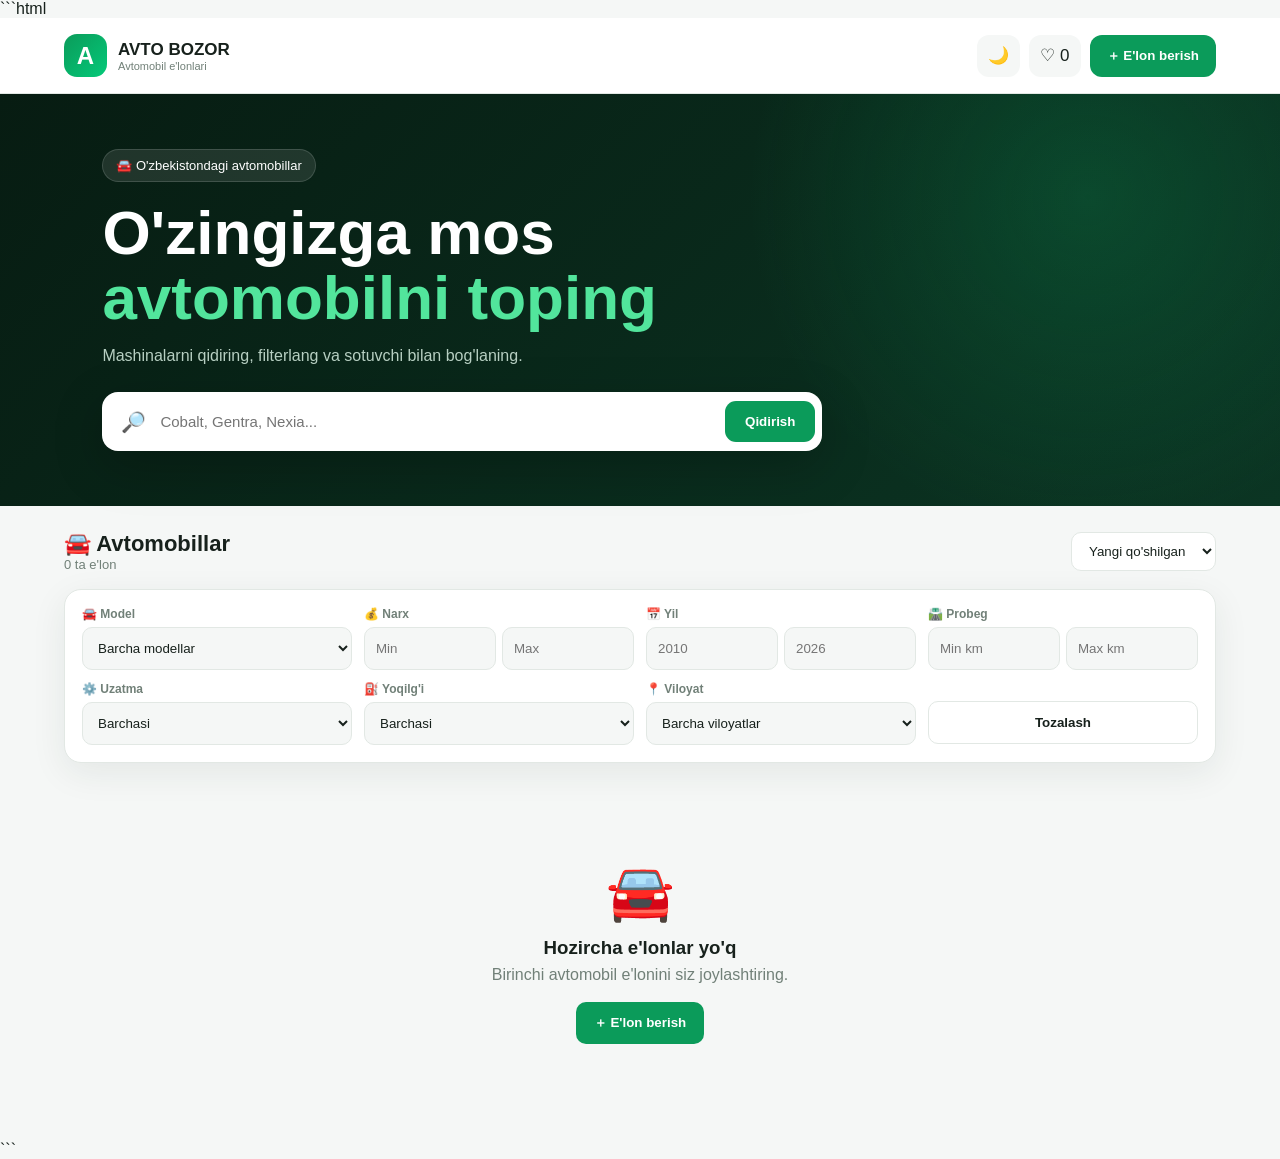
==== commit 009027cd: "Update AVTO-BOZOR website" ====
--- a/index.html
+++ b/index.html
@@ -1,1271 +1,322 @@
+```html
 <!DOCTYPE html>
 <html lang="uz">
 <head>
-    <meta charset="UTF-8">
-
-    <!-- 📱 Telefon va barcha ekranlar -->
-    <meta name="viewport" content="width=device-width, initial-scale=1.0">
-
-    <!-- 🔎 Google SEO -->
-    <title>AVTO-BOZOR — O'zbekistonda avtomobil bozori</title>
-
-    <meta
-        name="description"
-        content="AVTO-BOZOR — O'zbekistonda avtomobil sotish va xarid qilish uchun zamonaviy onlayn avto bozor. Cobalt, Gentra, Nexia, Spark, Malibu va boshqa avtomobillarni qidiring."
-    >
-
-    <meta
-        name="keywords"
-        content="AVTO-BOZOR, avto bozor, avtomobil, mashina, mashina sotish, mashina olish, O'zbekiston avtomobillari, Cobalt, Gentra, Nexia, Spark, Malibu"
-    >
-
-    <meta name="robots" content="index, follow">
-    <meta name="googlebot" content="index, follow">
-
-    <meta name="author" content="AVTO-BOZOR">
-
-    <!-- 🌐 Canonical -->
-    <link
-        rel="canonical"
-        href="https://anvarolimov744-droid.github.io/-AVTO-BOZOR/"
-    >
-
-    <!-- 🎨 Brauzer rangi -->
-    <meta name="theme-color" content="#0f172a">
-
-    <!-- 🔗 Open Graph -->
-    <meta
-        property="og:title"
-        content="AVTO-BOZOR — O'zbekistonda avtomobil bozori"
-    >
-
-    <meta
-        property="og:description"
-        content="Avtomobil sotish va xarid qilish uchun zamonaviy onlayn avto bozor."
-    >
-
-    <meta
-        property="og:type"
-        content="website"
-    >
-
-    <meta
-        property="og:url"
-        content="https://anvarolimov744-droid.github.io/-AVTO-BOZOR/"
-    >
-
-    <meta
-        property="og:site_name"
-        content="AVTO-BOZOR"
-    >
-
-    <!-- 🐦 Twitter -->
-    <meta
-        name="twitter:card"
-        content="summary"
-    >
-
-    <meta
-        name="twitter:title"
-        content="AVTO-BOZOR"
-    >
-
-    <meta
-        name="twitter:description"
-        content="O'zbekistonda avtomobil sotish va xarid qilish uchun onlayn avto bozor."
-    >
-
-    <!-- 📱 PWA / mobil -->
-    <meta name="mobile-web-app-capable" content="yes">
-    <meta name="apple-mobile-web-app-capable" content="yes">
-
-    <!-- 🎨 CSS -->
-    <link rel="stylesheet" href="style.css">
-
-    <!-- 🔍 Search Engine uchun JSON-LD -->
-    <script type="application/ld+json">
-    {
-        "@context": "https://schema.org",
-        "@type": "WebSite",
-        "name": "AVTO-BOZOR",
-        "alternateName": "🚘 AVTO-BOZOR",
-        "url": "https://anvarolimov744-droid.github.io/-AVTO-BOZOR/",
-        "description": "O'zbekistonda avtomobil sotish va xarid qilish uchun onlayn avto bozor.",
-        "inLanguage": "uz"
-    }
-    </script>
-
-    <!-- 🔍 SearchAction -->
-    <script type="application/ld+json">
-    {
-        "@context": "https://schema.org",
-        "@type": "WebSite",
-        "url": "https://anvarolimov744-droid.github.io/-AVTO-BOZOR/",
-        "potentialAction": {
-            "@type": "SearchAction",
-            "target": "https://anvarolimov744-droid.github.io/-AVTO-BOZOR/?q={search_term_string}",
-            "query-input": "required name=search_term_string"
-        }
-    }
-    </script>
+  <meta charset="UTF-8">
+  <meta name="viewport" content="width=device-width, initial-scale=1.0">
+  <meta name="theme-color" content="#0b8f55">
+  <title>AVTO BOZOR</title>
+  <link rel="stylesheet" href="style.css">
 </head>
-
 <body>
 
-<!-- =====================================================
-     HEADER
-===================================================== -->
-
-<header class="top-header">
-
-    <div class="header-inner">
-
-        <a
-            href="./"
-            class="logo"
-            aria-label="AVTO-BOZOR bosh sahifa"
-        >
-            <span class="logo-icon">🚘</span>
-            <span>
-                <strong>AVTO-BOZOR</strong>
-                <small>O'zbekiston avtomobil bozori</small>
-            </span>
-        </a>
-
-        <nav class="main-nav">
-
-            <a href="#home">Bosh sahifa</a>
-
-            <a href="#carsSection">Avtomobillar</a>
-
-            <button
-                id="favoritesBtn"
-                type="button"
-            >
-                ❤️ Sevimlilar
-                <span id="favCount">0</span>
-            </button>
-
-        </nav>
-
-        <div class="header-actions">
-
-            <button
-                id="themeBtn"
-                type="button"
-                aria-label="Tungi rejim"
-            >
-                🌙
-            </button>
-
-            <button
-                id="openAddBtn"
-                class="add-btn"
-                type="button"
-            >
-                ＋ E'lon berish
-            </button>
-
-        </div>
-
-    </div>
-
+<header class="header">
+  <div class="logo">
+    <span class="logo-icon">A</span>
+    <div>
+      <b>AVTO BOZOR</b>
+      <small>Avtomobil e'lonlari</small>
+    </div>
+  </div>
+
+  <div class="header-actions">
+    <button class="icon-btn" id="themeBtn" title="Rejim">🌙</button>
+    <button class="icon-btn" id="favoritesBtn" title="Sevimlilar">
+      ♡ <span id="favCount">0</span>
+    </button>
+    <button class="add-btn" id="openAddBtn">＋ E'lon berish</button>
+  </div>
 </header>
 
-
-<!-- =====================================================
-     HERO
-===================================================== -->
-
-<main id="home">
-
-<section class="hero">
-
+<main>
+
+  <section class="hero">
     <div class="hero-content">
-
-        <div class="hero-badge">
-            🚘 O'ZBEKISTON AVTO BOZORI
-        </div>
-
-        <h1>
-            O'zingizga kerakli
-            <span>avtomobilni toping</span>
-        </h1>
-
-        <p>
-            Cobalt, Gentra, Nexia, Spark, Malibu
-            va boshqa avtomobillarni qidiring,
-            solishtiring va sotuvchi bilan bog'laning.
-        </p>
-
-        <!-- 🔎 Asosiy qidiruv -->
-
-        <div class="hero-search">
-
-            <input
-                id="searchInput"
-                type="search"
-                placeholder="Masalan: Cobalt, Gentra..."
-                autocomplete="off"
-                aria-label="Avtomobil qidirish"
-            >
-
-            <button
-                id="searchBtn"
-                type="button"
-            >
-                🔎 Qidirish
-            </button>
-
-        </div>
-
-    </div>
-
-</section>
-
-
-<!-- =====================================================
-     SEO MATN
-===================================================== -->
-
-<section class="seo-intro">
-
-    <div class="container">
-
-        <h2>AVTO-BOZOR — avtomobil topishning qulay usuli</h2>
-
-        <p>
-            AVTO-BOZOR — O'zbekistonda avtomobillarni
-            qidirish, sotish va xarid qilish uchun
-            yaratilgan onlayn platforma.
-            Bu yerda avtomobil modeli, narxi,
-            ishlab chiqarilgan yili, probegi,
-            yoqilg'i turi va hududi bo'yicha
-            e'lonlarni qidirish mumkin.
-        </p>
-
-        <p>
-            Avtomobil sotmoqchi bo'lgan foydalanuvchi
-            o'z mashinasining rasmlarini yuklab,
-            narxi va ma'lumotlarini kiritib,
-            e'lon joylashtirishi mumkin.
-        </p>
-
-    </div>
-
-</section>
-
-
-<!-- =====================================================
-     FILTERS
-===================================================== -->
-
-<section
-    id="carsSection"
-    class="cars-section"
->
-
-    <div class="container">
-
-        <div class="section-heading">
-
-            <div>
-
-                <span class="section-label">
-                    AVTOMOBILLAR
-                </span>
-
-                <h2>
-                    Mavjud e'lonlar
-                </h2>
-
-                <p id="resultCount">
-                    0 ta e'lon
-                </p>
-
-            </div>
-
-            <button
-                id="filterMobileBtn"
-                class="mobile-filter-btn"
-                type="button"
-            >
-                ⚙️ Filtr
-            </button>
-
-        </div>
-
-
-        <div
-            id="filters"
-            class="filters"
-        >
-
-            <!-- Qidiruv -->
-
-            <div class="filter-group search-filter">
-
-                <label for="searchInput">
-                    🔎 Qidiruv
-                </label>
-
-                <input
-                    id="searchInput"
-                    type="search"
-                    placeholder="Model yoki hudud..."
-                >
-
-            </div>
-
-
-            <!-- Model -->
-
-            <div class="filter-group">
-
-                <label for="modelFilter">
-                    🚘 Model
-                </label>
-
-                <select id="modelFilter">
-
-                    <option value="">
-                        Barcha modellar
-                    </option>
-
-                    <option value="Cobalt">
-                        Cobalt
-                    </option>
-
-                    <option value="Gentra">
-                        Gentra
-                    </option>
-
-                    <option value="Nexia">
-                        Nexia
-                    </option>
-
-                    <option value="Spark">
-                        Spark
-                    </option>
-
-                    <option value="Malibu">
-                        Malibu
-                    </option>
-
-                    <option value="Onix">
-                        Onix
-                    </option>
-
-                    <option value="Damas">
-                        Damas
-                    </option>
-
-                    <option value="Lacetti">
-                        Lacetti
-                    </option>
-
-                </select>
-
-            </div>
-
-
-            <!-- Min narx -->
-
-            <div class="filter-group">
-
-                <label for="minPrice">
-                    💰 Min narx
-                </label>
-
-                <input
-                    id="minPrice"
-                    type="number"
-                    placeholder="0"
-                >
-
-            </div>
-
-
-            <!-- Max narx -->
-
-            <div class="filter-group">
-
-                <label for="maxPrice">
-                    💰 Max narx
-                </label>
-
-                <input
-                    id="maxPrice"
-                    type="number"
-                    placeholder="1 000 000 000"
-                >
-
-            </div>
-
-
-            <!-- Yil -->
-
-            <div class="filter-group">
-
-                <label for="minYear">
-                    📅 Yildan
-                </label>
-
-                <input
-                    id="minYear"
-                    type="number"
-                    placeholder="2000"
-                >
-
-            </div>
-
-
-            <div class="filter-group">
-
-                <label for="maxYear">
-                    📅 Yilgacha
-                </label>
-
-                <input
-                    id="maxYear"
-                    type="number"
-                    placeholder="2026"
-                >
-
-            </div>
-
-
-            <!-- Probeg -->
-
-            <div class="filter-group">
-
-                <label for="minMileage">
-                    🛣️ Min probeg
-                </label>
-
-                <input
-                    id="minMileage"
-                    type="number"
-                    placeholder="0"
-                >
-
-            </div>
-
-
-            <div class="filter-group">
-
-                <label for="maxMileage">
-                    🛣️ Max probeg
-                </label>
-
-                <input
-                    id="maxMileage"
-                    type="number"
-                    placeholder="500000"
-                >
-
-            </div>
-
-
-            <!-- Uzatma -->
-
-            <div class="filter-group">
-
-                <label for="gearFilter">
-                    ⚙️ Uzatma
-                </label>
-
-                <select id="gearFilter">
-
-                    <option value="">
-                        Barchasi
-                    </option>
-
-                    <option value="Avtomat">
-                        Avtomat
-                    </option>
-
-                    <option value="Mexanika">
-                        Mexanika
-                    </option>
-
-                </select>
-
-            </div>
-
-
-            <!-- Yoqilg'i -->
-
-            <div class="filter-group">
-
-                <label for="fuelFilter">
-                    ⛽ Yoqilg'i
-                </label>
-
-                <select id="fuelFilter">
-
-                    <option value="">
-                        Barchasi
-                    </option>
-
-                    <option value="Benzin">
-                        Benzin
-                    </option>
-
-                    <option value="Metan">
-                        Metan
-                    </option>
-
-                    <option value="Propan">
-                        Propan
-                    </option>
-
-                    <option value="Elektr">
-                        Elektr
-                    </option>
-
-                </select>
-
-            </div>
-
-
-            <!-- Viloyat -->
-
-            <div class="filter-group">
-
-                <label for="regionFilter">
-                    📍 Viloyat
-                </label>
-
-                <select id="regionFilter">
-
-                    <option value="">
-                        Barcha hududlar
-                    </option>
-
-                    <option value="Qashqadaryo">
-                        Qashqadaryo
-                    </option>
-
-                    <option value="Toshkent">
-                        Toshkent
-                    </option>
-
-                    <option value="Samarqand">
-                        Samarqand
-                    </option>
-
-                    <option value="Buxoro">
-                        Buxoro
-                    </option>
-
-                    <option value="Andijon">
-                        Andijon
-                    </option>
-
-                    <option value="Farg'ona">
-                        Farg'ona
-                    </option>
-
-                    <option value="Namangan">
-                        Namangan
-                    </option>
-
-                    <option value="Surxondaryo">
-                        Surxondaryo
-                    </option>
-
-                    <option value="Jizzax">
-                        Jizzax
-                    </option>
-
-                    <option value="Navoiy">
-                        Navoiy
-                    </option>
-
-                    <option value="Xorazm">
-                        Xorazm
-                    </option>
-
-                    <option value="Sirdaryo">
-                        Sirdaryo
-                    </option>
-
-                    <option value="Qoraqalpog'iston">
-                        Qoraqalpog'iston
-                    </option>
-
-                </select>
-
-            </div>
-
-
-            <!-- Saralash -->
-
-            <div class="filter-group">
-
-                <label for="sortSelect">
-                    ↕️ Saralash
-                </label>
-
-                <select id="sortSelect">
-
-                    <option value="new">
-                        Eng yangi
-                    </option>
-
-                    <option value="cheap">
-                        Arzonidan
-                    </option>
-
-                    <option value="expensive">
-                        Qimmatidan
-                    </option>
-
-                    <option value="year">
-                        Yangi avtomobil
-                    </option>
-
-                </select>
-
-            </div>
-
-
-            <button
-                id="clearFilters"
-                class="clear-btn"
-                type="button"
-            >
-                ↻ Tozalash
-            </button>
-
-        </div>
-
-
-        <!-- =================================================
-             CARS
-        ================================================== -->
-
-        <div
-            id="carsGrid"
-            class="cars-grid"
-        >
-        </div>
-
-
-        <!-- Empty -->
-
-        <div
-            id="emptyState"
-            class="empty-state"
-        >
-
-            <div class="empty-icon">
-                🔎
-            </div>
-
-            <h3>
-                E'lon topilmadi
-            </h3>
-
-            <p>
-                Boshqa filtr yoki qidiruv so'zini sinab ko'ring.
-            </p>
-
-            <button
-                id="emptyAddBtn"
-                type="button"
-                class="add-btn"
-            >
-                ＋ Birinchi e'lonni joylash
-            </button>
-
-        </div>
-
-    </div>
-
-</section>
-
-
-<!-- =====================================================
-     QANDAY ISHLAYDI
-===================================================== -->
-
-<section class="how-section">
-
-    <div class="container">
-
-        <div class="section-heading centered">
-
-            <span class="section-label">
-                AVTO-BOZOR
-            </span>
-
-            <h2>
-                Qanday ishlaydi?
-            </h2>
-
-        </div>
-
-
-        <div class="how-grid">
-
-            <article class="how-card">
-
-                <div class="how-number">
-                    01
-                </div>
-
-                <h3>
-                    Avtomobilni qidiring
-                </h3>
-
-                <p>
-                    Model, narx, yil, probeg
-                    va hudud bo'yicha qidiruvdan foydalaning.
-                </p>
-
-            </article>
-
-
-            <article class="how-card">
-
-                <div class="how-number">
-                    02
-                </div>
-
-                <h3>
-                    E'lonni ko'ring
-                </h3>
-
-                <p>
-                    Avtomobil rasmlari va
-                    sotuvchi ma'lumotlarini ko'ring.
-                </p>
-
-            </article>
-
-
-            <article class="how-card">
-
-                <div class="how-number">
-                    03
-                </div>
-
-                <h3>
-                    Sotuvchi bilan bog'laning
-                </h3>
-
-                <p>
-                    Telefon orqali sotuvchi bilan
-                    to'g'ridan-to'g'ri bog'laning.
-                </p>
-
-            </article>
-
-
-            <article class="how-card">
-
-                <div class="how-number">
-                    04
-                </div>
-
-                <h3>
-                    E'lon joylashtiring
-                </h3>
-
-                <p>
-                    O'z avtomobilingiz rasmlarini
-                    yuklab, yangi e'lon yarating.
-                </p>
-
-            </article>
-
-        </div>
-
-    </div>
-
-</section>
-
-
-<!-- =====================================================
-     SEO FAQ
-===================================================== -->
-
-<section class="faq-section">
-
-    <div class="container">
-
-        <h2>
-            AVTO-BOZOR haqida
-        </h2>
-
-        <details>
-
-            <summary>
-                AVTO-BOZOR nima?
-            </summary>
-
-            <p>
-                AVTO-BOZOR — avtomobil sotish va
-                xarid qilish uchun mo'ljallangan
-                onlayn platforma.
-            </p>
-
-        </details>
-
-
-        <details>
-
-            <summary>
-                Qaysi avtomobillarni topish mumkin?
-            </summary>
-
-            <p>
-                Platformada Cobalt, Gentra, Nexia,
-                Spark, Malibu, Onix, Damas, Lacetti
-                va boshqa avtomobillar uchun
-                e'lonlar joylashtirilishi mumkin.
-            </p>
-
-        </details>
-
-
-        <details>
-
-            <summary>
-                Avtomobil qanday sotiladi?
-            </summary>
-
-            <p>
-                Sotuvchi avtomobil ma'lumotlari,
-                narxi, telefon raqami va rasmlarini
-                kiritib e'lon joylashtiradi.
-            </p>
-
-        </details>
-
-
-        <details>
-
-            <summary>
-                Avtomobilni hudud bo'yicha qidirish mumkinmi?
-            </summary>
-
-            <p>
-                Ha. Viloyat filtri yordamida
-                avtomobillarni hudud bo'yicha
-                saralash mumkin.
-            </p>
-
-        </details>
-
-    </div>
-
-</section>
+      <span class="hero-badge">🚘 O'zbekistondagi avtomobillar</span>
+      <h1>O'zingizga mos<br><strong>avtomobilni toping</strong></h1>
+      <p>Mashinalarni qidiring, filterlang va sotuvchi bilan bog'laning.</p>
+
+      <div class="search-box">
+        <span>🔎</span>
+        <input id="searchInput" type="search"
+               placeholder="Cobalt, Gentra, Nexia...">
+        <button id="searchBtn">Qidirish</button>
+      </div>
+    </div>
+  </section>
+
+  <section class="filter-area">
+
+    <div class="filter-top">
+      <div>
+        <h2>🚘 Avtomobillar</h2>
+        <span id="resultCount">0 ta e'lon</span>
+      </div>
+
+      <button class="filter-mobile" id="filterMobileBtn">
+        ⚙️ Filter
+      </button>
+
+      <select id="sortSelect">
+        <option value="new">Yangi qo'shilgan</option>
+        <option value="cheap">Arzonidan</option>
+        <option value="expensive">Qimmatidan</option>
+        <option value="year">Yili bo'yicha</option>
+      </select>
+    </div>
+
+    <div class="filters" id="filters">
+
+      <div class="filter-item">
+        <label>🚘 Model</label>
+        <select id="modelFilter">
+          <option value="">Barcha modellar</option>
+          <option>Cobalt</option>
+          <option>Gentra</option>
+          <option>Nexia</option>
+          <option>Spark</option>
+          <option>Malibu</option>
+          <option>Onix</option>
+          <option>Tracker</option>
+          <option>Damas</option>
+          <option>Lacetti</option>
+          <option>Equinox</option>
+          <option>Captiva</option>
+          <option>Boshqa</option>
+        </select>
+      </div>
+
+      <div class="filter-item">
+        <label>💰 Narx</label>
+        <div class="double-input">
+          <input id="minPrice" type="number" placeholder="Min">
+          <input id="maxPrice" type="number" placeholder="Max">
+        </div>
+      </div>
+
+      <div class="filter-item">
+        <label>📅 Yil</label>
+        <div class="double-input">
+          <input id="minYear" type="number" placeholder="2010">
+          <input id="maxYear" type="number" placeholder="2026">
+        </div>
+      </div>
+
+      <div class="filter-item">
+        <label>🛣️ Probeg</label>
+        <div class="double-input">
+          <input id="minMileage" type="number" placeholder="Min km">
+          <input id="maxMileage" type="number" placeholder="Max km">
+        </div>
+      </div>
+
+      <div class="filter-item">
+        <label>⚙️ Uzatma</label>
+        <select id="gearFilter">
+          <option value="">Barchasi</option>
+          <option>Avtomat</option>
+          <option>Mexanika</option>
+        </select>
+      </div>
+
+      <div class="filter-item">
+        <label>⛽ Yoqilg'i</label>
+        <select id="fuelFilter">
+          <option value="">Barchasi</option>
+          <option>Benzin</option>
+          <option>Metan</option>
+          <option>Propan</option>
+        </select>
+      </div>
+
+      <div class="filter-item">
+        <label>📍 Viloyat</label>
+        <select id="regionFilter">
+          <option value="">Barcha viloyatlar</option>
+          <option>Toshkent shahri</option>
+          <option>Toshkent viloyati</option>
+          <option>Samarqand</option>
+          <option>Qashqadaryo</option>
+          <option>Buxoro</option>
+          <option>Andijon</option>
+          <option>Farg'ona</option>
+          <option>Namangan</option>
+          <option>Surxondaryo</option>
+          <option>Jizzax</option>
+          <option>Sirdaryo</option>
+          <option>Navoiy</option>
+          <option>Xorazm</option>
+          <option>Qoraqalpog'iston</option>
+        </select>
+      </div>
+
+      <button class="clear-btn" id="clearFilters">Tozalash</button>
+
+    </div>
+  </section>
+
+  <section class="cars-section">
+    <div id="carsGrid" class="cars-grid"></div>
+
+    <div id="emptyState" class="empty-state">
+      <div class="empty-icon">🚘</div>
+      <h3>Hozircha e'lonlar yo'q</h3>
+      <p>Birinchi avtomobil e'lonini siz joylashtiring.</p>
+      <button id="emptyAddBtn">＋ E'lon berish</button>
+    </div>
+  </section>
 
 </main>
 
-
-<!-- =====================================================
-     FOOTER
-===================================================== -->
-
-<footer class="footer">
-
-    <div class="container footer-inner">
-
-        <div>
-
-            <h2>
-                🚘 AVTO-BOZOR
-            </h2>
-
-            <p>
-                O'zbekistonda avtomobil bozori.
-            </p>
-
-        </div>
-
-        <div>
-
-            <a href="#home">
-                Bosh sahifa
-            </a>
-
-            <a href="#carsSection">
-                Avtomobillar
-            </a>
-
-            <a href="#carsSection">
-                E'lonlar
-            </a>
-
-        </div>
-
-    </div>
-
-    <div class="footer-bottom">
-
-        © 2026 AVTO-BOZOR.
-        Barcha huquqlar himoyalangan.
-
-    </div>
-
-</footer>
-
-
-<!-- =====================================================
-     ADD CAR MODAL
-===================================================== -->
-
-<div
-    id="addModal"
-    class="modal"
-    aria-hidden="true"
->
-
-    <div class="modal-box">
-
-        <button
-            id="closeAddBtn"
-            class="modal-close"
-            type="button"
-            aria-label="Yopish"
-        >
-            ×
+<!-- ADD MODAL -->
+<div class="modal" id="addModal">
+  <div class="modal-box">
+
+    <div class="modal-header">
+      <div>
+        <h2>🚘 Avtomobil sotish</h2>
+        <p>Avtomobilingiz haqida ma'lumot kiriting</p>
+      </div>
+      <button class="close-btn" id="closeAddBtn">×</button>
+    </div>
+
+    <form id="carForm">
+
+      <div class="photo-upload">
+        <input id="photoInput" type="file"
+               accept="image/*" multiple hidden>
+
+        <button type="button" id="photoBtn" class="photo-btn">
+          <span>📸</span>
+          <b>Rasm tanlash</b>
+          <small>Bir nechta rasm tanlash mumkin</small>
         </button>
 
-        <h2>
-            🚘 Avtomobil e'loni
-        </h2>
-
-        <p class="modal-subtitle">
-            Avtomobilingiz haqida ma'lumot kiriting.
-        </p>
-
-
-        <form id="carForm">
-
-            <!-- Model -->
-
-            <label for="carModel">
-                Avtomobil modeli
-            </label>
-
-            <input
-                id="carModel"
-                type="text"
-                placeholder="Masalan: Cobalt"
-                required
-            >
-
-
-            <!-- Narx -->
-
-            <label for="carPrice">
-                Narx
-            </label>
-
-            <input
-                id="carPrice"
-                type="number"
-                placeholder="Masalan: 150000000"
-                required
-            >
-
-
-            <!-- Yil -->
-
-            <label for="carYear">
-                Ishlab chiqarilgan yil
-            </label>
-
-            <input
-                id="carYear"
-                type="number"
-                min="1950"
-                max="2026"
-                placeholder="2022"
-                required
-            >
-
-
-            <!-- Probeg -->
-
-            <label for="carMileage">
-                Probeg (km)
-            </label>
-
-            <input
-                id="carMileage"
-                type="number"
-                placeholder="85000"
-            >
-
-
-            <!-- Uzatma -->
-
-            <label for="carGear">
-                Uzatma
-            </label>
-
-            <select id="carGear">
-
-                <option value="Mexanika">
-                    Mexanika
-                </option>
-
-                <option value="Avtomat">
-                    Avtomat
-                </option>
-
-            </select>
-
-
-            <!-- Yoqilg'i -->
-
-            <label for="carFuel">
-                Yoqilg'i
-            </label>
-
-            <select id="carFuel">
-
-                <option value="Benzin">
-                    Benzin
-                </option>
-
-                <option value="Metan">
-                    Metan
-                </option>
-
-                <option value="Propan">
-                    Propan
-                </option>
-
-                <option value="Elektr">
-                    Elektr
-                </option>
-
-            </select>
-
-
-            <!-- Viloyat -->
-
-            <label for="carRegion">
-                Viloyat
-            </label>
-
-            <select id="carRegion">
-
-                <option value="Qashqadaryo">
-                    Qashqadaryo
-                </option>
-
-                <option value="Toshkent">
-                    Toshkent
-                </option>
-
-                <option value="Samarqand">
-                    Samarqand
-                </option>
-
-                <option value="Buxoro">
-                    Buxoro
-                </option>
-
-                <option value="Andijon">
-                    Andijon
-                </option>
-
-                <option value="Farg'ona">
-                    Farg'ona
-                </option>
-
-                <option value="Namangan">
-                    Namangan
-                </option>
-
-                <option value="Surxondaryo">
-                    Surxondaryo
-                </option>
-
-                <option value="Jizzax">
-                    Jizzax
-                </option>
-
-                <option value="Navoiy">
-                    Navoiy
-                </option>
-
-                <option value="Xorazm">
-                    Xorazm
-                </option>
-
-                <option value="Sirdaryo">
-                    Sirdaryo
-                </option>
-
-                <option value="Qoraqalpog'iston">
-                    Qoraqalpog'iston
-                </option>
-
-            </select>
-
-
-            <!-- Telefon -->
-
-            <label for="carPhone">
-                Telefon
-            </label>
-
-            <input
-                id="carPhone"
-                type="tel"
-                placeholder="+998 90 123 45 67"
-                required
-            >
-
-
-            <!-- Joylashuv -->
-
-            <label for="carLocation">
-                📍 Joylashuv
-            </label>
-
-            <div class="location-row">
-
-                <input
-                    id="carLocation"
-                    type="text"
-                    placeholder="Joylashuv"
-                >
-
-                <button
-                    id="locationBtn"
-                    type="button"
-                >
-                    📍 Aniqlash
-                </button>
-
-            </div>
-
-
-            <!-- Rasmlar -->
-
-            <label>
-                📷 Avtomobil rasmlari
-            </label>
-
-            <input
-                id="photoInput"
-                type="file"
-                accept="image/*"
-                multiple
-                hidden
-            >
-
-            <button
-                id="photoBtn"
-                type="button"
-                class="photo-btn"
-            >
-                📷 Rasmlarni tanlash
-            </button>
-
-            <div
-                id="photoPreview"
-                class="photo-preview"
-            ></div>
-
-
-            <!-- Xarita joyi -->
-
-            <div
-                id="mapArea"
-                class="map-area"
-            >
-
-                <p>
-                    Joylashuvni aniqlash uchun
-                    tugmani bosing.
-                </p>
-
-            </div>
-
-
-            <!-- Izoh -->
-
-            <label for="carComment">
-                Izoh
-            </label>
-
-            <textarea
-                id="carComment"
-                rows="4"
-                placeholder="Avtomobil haqida qo'shimcha ma'lumot..."
-            ></textarea>
-
-
-            <button
-                type="submit"
-                class="submit-btn"
-            >
-                🚘 E'lonni joylash
-            </button>
-
-        </form>
-
-    </div>
-
+        <div id="photoPreview" class="photo-preview"></div>
+      </div>
+
+      <div class="form-grid">
+
+        <div class="form-group">
+          <label>🚘 Model</label>
+          <select id="carModel" required>
+            <option value="">Modelni tanlang</option>
+            <option>Cobalt</option>
+            <option>Gentra</option>
+            <option>Nexia</option>
+            <option>Spark</option>
+            <option>Malibu</option>
+            <option>Onix</option>
+            <option>Tracker</option>
+            <option>Damas</option>
+            <option>Lacetti</option>
+            <option>Equinox</option>
+            <option>Captiva</option>
+            <option>Boshqa</option>
+          </select>
+        </div>
+
+        <div class="form-group">
+          <label>💰 Narx (so'm)</label>
+          <input id="carPrice" type="number" placeholder="Masalan: 150000000" required>
+        </div>
+
+        <div class="form-group">
+          <label>📅 Ishlab chiqarilgan yil</label>
+          <input id="carYear" type="number" min="1950" max="2026"
+                 placeholder="2020" required>
+        </div>
+
+        <div class="form-group">
+          <label>🛣️ Probeg (km)</label>
+          <input id="carMileage" type="number" placeholder="85000" required>
+        </div>
+
+        <div class="form-group">
+          <label>⚙️ Uzatma</label>
+          <select id="carGear" required>
+            <option value="">Tanlang</option>
+            <option>Avtomat</option>
+            <option>Mexanika</option>
+          </select>
+        </div>
+
+        <div class="form-group">
+          <label>⛽ Yoqilg'i</label>
+          <select id="carFuel" required>
+            <option value="">Tanlang</option>
+            <option>Benzin</option>
+            <option>Metan</option>
+            <option>Propan</option>
+          </select>
+        </div>
+
+        <div class="form-group">
+          <label>📍 Viloyat</label>
+          <select id="carRegion" required>
+            <option value="">Viloyatni tanlang</option>
+            <option>Toshkent shahri</option>
+            <option>Toshkent viloyati</option>
+            <option>Samarqand</option>
+            <option>Qashqadaryo</option>
+            <option>Buxoro</option>
+            <option>Andijon</option>
+            <option>Farg'ona</option>
+            <option>Namangan</option>
+            <option>Surxondaryo</option>
+            <option>Jizzax</option>
+            <option>Sirdaryo</option>
+            <option>Navoiy</option>
+            <option>Xorazm</option>
+            <option>Qoraqalpog'iston</option>
+          </select>
+        </div>
+
+        <div class="form-group">
+          <label>📞 Telefon</label>
+          <input id="carPhone" type="tel"
+                 placeholder="+998 90 123 45 67" required>
+        </div>
+
+      </div>
+
+      <div class="location-box">
+        <div class="location-title">
+          <div>
+            <b>🗺️ Xarita</b>
+            <small>Avtomobil joylashuvini tanlang</small>
+          </div>
+          <button type="button" id="locationBtn">📍 Joylashuvim</button>
+        </div>
+
+        <div id="mapArea" class="map-area">
+          <div class="map-grid"></div>
+          <div class="map-center">📍</div>
+          <p>Xaritadan joy tanlash</p>
+        </div>
+
+        <input id="carLocation" type="hidden">
+      </div>
+
+      <button class="submit-btn" type="submit">
+        E'lonni joylashtirish
+      </button>
+
+    </form>
+  </div>
 </div>
 
-
-<!-- =====================================================
-     DETAIL MODAL
-===================================================== -->
-
-<div
-    id="detailModal"
-    class="modal"
-    aria-hidden="true"
->
-
-    <div class="modal-box detail-box">
-
-        <button
-            id="closeDetailBtn"
-            class="modal-close"
-            type="button"
-            aria-label="Yopish"
-        >
-            ×
-        </button>
-
-        <div id="detailContent"></div>
-
-    </div>
-
+<!-- CAR DETAIL MODAL -->
+<div class="modal" id="detailModal">
+  <div class="modal-box detail-box">
+    <button class="close-btn detail-close" id="closeDetailBtn">×</button>
+    <div id="detailContent"></div>
+  </div>
 </div>
 
-
-<!-- =====================================================
-     TOAST
-===================================================== -->
-
-<div
-    id="toast"
-    class="toast"
-    role="status"
-    aria-live="polite"
-></div>
-
-
-<!-- =====================================================
-     JAVASCRIPT
-===================================================== -->
+<div class="toast" id="toast"></div>
 
 <script src="app.js"></script>
-
 </body>
-</html>+</html>
+``` 
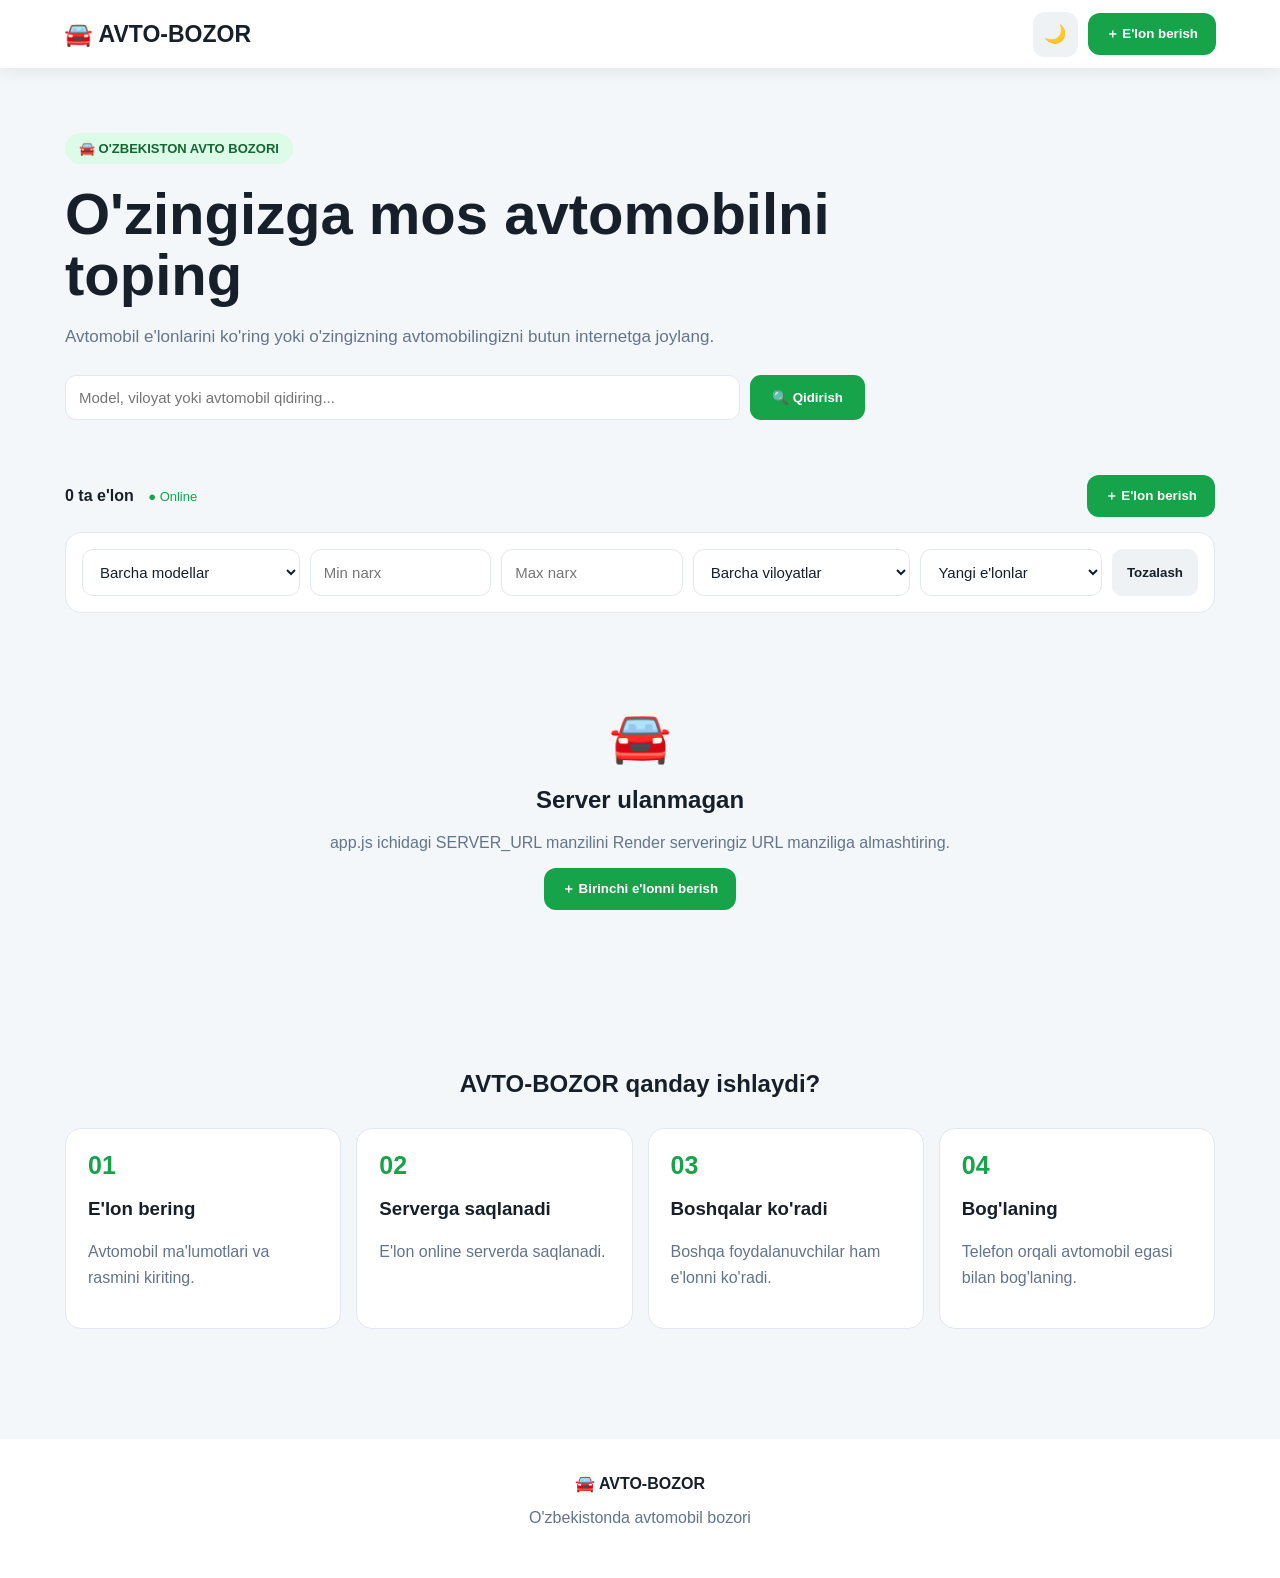
==== commit 885ab1da: "Update AVTO-BOZOR website" ====
--- a/index.html
+++ b/index.html
@@ -1,322 +1,516 @@
-```html
 <!DOCTYPE html>
 <html lang="uz">
 <head>
   <meta charset="UTF-8">
-  <meta name="viewport" content="width=device-width, initial-scale=1.0">
-  <meta name="theme-color" content="#0b8f55">
-  <title>AVTO BOZOR</title>
+
+  <meta name="viewport"
+        content="width=device-width, initial-scale=1.0">
+
+  <meta name="description"
+        content="AVTO-BOZOR — O'zbekistonda avtomobil sotish va sotib olish uchun online avtomobil bozori.">
+
+  <meta name="keywords"
+        content="avto bozor, avtomobil, mashina, Cobalt, Gentra, Nexia, Spark, Malibu, Uzbekistan">
+
+  <meta name="robots"
+        content="index, follow">
+
+  <link rel="canonical"
+        href="https://anvarolimov744-droid.github.io/-AVTO-BOZOR/">
+
+  <meta property="og:title"
+        content="AVTO-BOZOR — O'zbekiston avtomobil bozori">
+
+  <meta property="og:description"
+        content="Avtomobil e'lonlarini joylashtiring va boshqa foydalanuvchilarning avtomobillarini ko'ring.">
+
+  <meta property="og:type"
+        content="website">
+
+  <meta property="og:url"
+        content="https://anvarolimov744-droid.github.io/-AVTO-BOZOR/">
+
+  <title>AVTO-BOZOR — O'zbekiston avtomobil bozori</title>
+
   <link rel="stylesheet" href="style.css">
 </head>
+
 <body>
 
 <header class="header">
+
   <div class="logo">
-    <span class="logo-icon">A</span>
+    🚘 AVTO-BOZOR
+  </div>
+
+  <div class="header-actions">
+
+    <button
+      id="themeBtn"
+      class="icon-btn"
+      title="Tungi rejim">
+      🌙
+    </button>
+
+    <button
+      id="openAddBtn"
+      class="add-btn">
+      ＋ E'lon berish
+    </button>
+
+  </div>
+
+</header>
+
+
+<main>
+
+  <!-- HERO -->
+
+  <section class="hero">
+
+    <div class="hero-badge">
+      🚘 O'ZBEKISTON AVTO BOZORI
+    </div>
+
+    <h1>
+      O'zingizga mos avtomobilni toping
+    </h1>
+
+    <p>
+      Avtomobil e'lonlarini ko'ring yoki o'zingizning
+      avtomobilingizni butun internetga joylang.
+    </p>
+
+    <div class="search-box">
+
+      <input
+        id="searchInput"
+        type="search"
+        placeholder="Model, viloyat yoki avtomobil qidiring...">
+
+      <button id="searchBtn">
+        🔍 Qidirish
+      </button>
+
+    </div>
+
+  </section>
+
+
+  <!-- TOOLBAR -->
+
+  <section class="toolbar">
+
     <div>
-      <b>AVTO BOZOR</b>
-      <small>Avtomobil e'lonlari</small>
+
+      <strong id="resultCount">
+        0 ta e'lon
+      </strong>
+
+      <span class="online-status">
+        ● Online
+      </span>
+
     </div>
+
+    <button
+      id="openAddBtn2"
+      class="primary-btn">
+      ＋ E'lon berish
+    </button>
+
+  </section>
+
+
+  <!-- FILTER -->
+
+  <section class="filters">
+
+    <select id="modelFilter">
+
+      <option value="">
+        Barcha modellar
+      </option>
+
+      <option>Cobalt</option>
+      <option>Gentra</option>
+      <option>Nexia</option>
+      <option>Spark</option>
+      <option>Malibu</option>
+      <option>Damas</option>
+      <option>Onix</option>
+      <option>Tracker</option>
+      <option>Equinox</option>
+      <option>Captiva</option>
+      <option>Boshqa</option>
+
+    </select>
+
+
+    <input
+      id="minPrice"
+      type="number"
+      placeholder="Min narx">
+
+    <input
+      id="maxPrice"
+      type="number"
+      placeholder="Max narx">
+
+
+    <select id="regionFilter">
+
+      <option value="">
+        Barcha viloyatlar
+      </option>
+
+      <option>Toshkent</option>
+      <option>Samarqand</option>
+      <option>Qashqadaryo</option>
+      <option>Buxoro</option>
+      <option>Andijon</option>
+      <option>Farg'ona</option>
+      <option>Namangan</option>
+      <option>Surxondaryo</option>
+      <option>Jizzax</option>
+      <option>Navoiy</option>
+      <option>Xorazm</option>
+      <option>Qoraqalpog'iston</option>
+
+    </select>
+
+
+    <select id="sortSelect">
+
+      <option value="new">
+        Yangi e'lonlar
+      </option>
+
+      <option value="cheap">
+        Arzonidan
+      </option>
+
+      <option value="expensive">
+        Qimmatidan
+      </option>
+
+      <option value="year">
+        Yili bo'yicha
+      </option>
+
+    </select>
+
+
+    <button
+      id="clearFilters"
+      class="secondary-btn">
+      Tozalash
+    </button>
+
+  </section>
+
+
+  <!-- CARS -->
+
+  <section>
+
+    <div
+      id="carsGrid"
+      class="cars-grid">
+    </div>
+
+
+    <div
+      id="emptyState"
+      class="empty-state">
+
+      <div class="empty-icon">
+        🚘
+      </div>
+
+      <h2>
+        Hozircha e'lonlar yo'q
+      </h2>
+
+      <p>
+        Birinchi avtomobil e'lonini siz joylang.
+      </p>
+
+      <button
+        id="emptyAddBtn"
+        class="primary-btn">
+        ＋ Birinchi e'lonni berish
+      </button>
+
+    </div>
+
+  </section>
+
+
+  <!-- HOW IT WORKS -->
+
+  <section class="info-section">
+
+    <h2>
+      AVTO-BOZOR qanday ishlaydi?
+    </h2>
+
+    <div class="steps">
+
+      <div class="step">
+        <b>01</b>
+        <h3>E'lon bering</h3>
+        <p>
+          Avtomobil ma'lumotlari va rasmini kiriting.
+        </p>
+      </div>
+
+      <div class="step">
+        <b>02</b>
+        <h3>Serverga saqlanadi</h3>
+        <p>
+          E'lon online serverda saqlanadi.
+        </p>
+      </div>
+
+      <div class="step">
+        <b>03</b>
+        <h3>Boshqalar ko'radi</h3>
+        <p>
+          Boshqa foydalanuvchilar ham e'lonni ko'radi.
+        </p>
+      </div>
+
+      <div class="step">
+        <b>04</b>
+        <h3>Bog'laning</h3>
+        <p>
+          Telefon orqali avtomobil egasi bilan bog'laning.
+        </p>
+      </div>
+
+    </div>
+
+  </section>
+
+</main>
+
+
+<!-- ADD MODAL -->
+
+<div
+  id="addModal"
+  class="modal hidden">
+
+  <div class="modal-box">
+
+    <button
+      class="modal-close"
+      data-close="addModal">
+      ✕
+    </button>
+
+    <h2>
+      🚘 Yangi avtomobil e'loni
+    </h2>
+
+    <p class="modal-description">
+      Avtomobil ma'lumotlarini kiriting.
+    </p>
+
+
+    <form id="carForm">
+
+      <label>
+        Avtomobil modeli
+      </label>
+
+      <input
+        id="carModel"
+        required
+        placeholder="Masalan: Cobalt">
+
+
+      <label>
+        Narxi
+      </label>
+
+      <input
+        id="carPrice"
+        type="number"
+        required
+        placeholder="Masalan: 150000000">
+
+
+      <label>
+        Ishlab chiqarilgan yili
+      </label>
+
+      <input
+        id="carYear"
+        type="number"
+        required
+        min="1950"
+        max="2030"
+        placeholder="Masalan: 2022">
+
+
+      <label>
+        Yurgan masofasi
+      </label>
+
+      <input
+        id="carMileage"
+        type="number"
+        placeholder="Masalan: 85000">
+
+
+      <label>
+        Uzatmalar qutisi
+      </label>
+
+      <select id="carGear">
+
+        <option>
+          Mexanika
+        </option>
+
+        <option>
+          Avtomat
+        </option>
+
+        <option>
+          Robot
+        </option>
+
+        <option>
+          Variator
+        </option>
+
+      </select>
+
+
+      <label>
+        Yoqilg'i
+      </label>
+
+      <select id="carFuel">
+
+        <option>
+          Benzin
+        </option>
+
+        <option>
+          Gaz
+        </option>
+
+        <option>
+          Dizel
+        </option>
+
+        <option>
+          Gibrid
+        </option>
+
+        <option>
+          Elektr
+        </option>
+
+      </select>
+
+
+      <label>
+        Viloyat / shahar
+      </label>
+
+      <input
+        id="carRegion"
+        required
+        placeholder="Masalan: Samarqand">
+
+
+      <label>
+        Telefon
+      </label>
+
+      <input
+        id="carPhone"
+        required
+        type="tel"
+        placeholder="+998 90 123 45 67">
+
+
+      <label>
+        Avtomobil rasmi
+      </label>
+
+      <input
+        id="photoInput"
+        type="file"
+        accept="image/*">
+
+
+      <div
+        id="photoPreview"
+        class="photo-preview">
+      </div>
+
+
+      <button
+        type="submit"
+        class="submit-btn">
+        🚀 E'lonni joylash
+      </button>
+
+    </form>
+
   </div>
 
-  <div class="header-actions">
-    <button class="icon-btn" id="themeBtn" title="Rejim">🌙</button>
-    <button class="icon-btn" id="favoritesBtn" title="Sevimlilar">
-      ♡ <span id="favCount">0</span>
+</div>
+
+
+<!-- DETAIL MODAL -->
+
+<div
+  id="detailModal"
+  class="modal hidden">
+
+  <div class="modal-box detail-box">
+
+    <button
+      class="modal-close"
+      data-close="detailModal">
+      ✕
     </button>
-    <button class="add-btn" id="openAddBtn">＋ E'lon berish</button>
+
+    <div id="detailContent"></div>
+
   </div>
-</header>
-
-<main>
-
-  <section class="hero">
-    <div class="hero-content">
-      <span class="hero-badge">🚘 O'zbekistondagi avtomobillar</span>
-      <h1>O'zingizga mos<br><strong>avtomobilni toping</strong></h1>
-      <p>Mashinalarni qidiring, filterlang va sotuvchi bilan bog'laning.</p>
-
-      <div class="search-box">
-        <span>🔎</span>
-        <input id="searchInput" type="search"
-               placeholder="Cobalt, Gentra, Nexia...">
-        <button id="searchBtn">Qidirish</button>
-      </div>
-    </div>
-  </section>
-
-  <section class="filter-area">
-
-    <div class="filter-top">
-      <div>
-        <h2>🚘 Avtomobillar</h2>
-        <span id="resultCount">0 ta e'lon</span>
-      </div>
-
-      <button class="filter-mobile" id="filterMobileBtn">
-        ⚙️ Filter
-      </button>
-
-      <select id="sortSelect">
-        <option value="new">Yangi qo'shilgan</option>
-        <option value="cheap">Arzonidan</option>
-        <option value="expensive">Qimmatidan</option>
-        <option value="year">Yili bo'yicha</option>
-      </select>
-    </div>
-
-    <div class="filters" id="filters">
-
-      <div class="filter-item">
-        <label>🚘 Model</label>
-        <select id="modelFilter">
-          <option value="">Barcha modellar</option>
-          <option>Cobalt</option>
-          <option>Gentra</option>
-          <option>Nexia</option>
-          <option>Spark</option>
-          <option>Malibu</option>
-          <option>Onix</option>
-          <option>Tracker</option>
-          <option>Damas</option>
-          <option>Lacetti</option>
-          <option>Equinox</option>
-          <option>Captiva</option>
-          <option>Boshqa</option>
-        </select>
-      </div>
-
-      <div class="filter-item">
-        <label>💰 Narx</label>
-        <div class="double-input">
-          <input id="minPrice" type="number" placeholder="Min">
-          <input id="maxPrice" type="number" placeholder="Max">
-        </div>
-      </div>
-
-      <div class="filter-item">
-        <label>📅 Yil</label>
-        <div class="double-input">
-          <input id="minYear" type="number" placeholder="2010">
-          <input id="maxYear" type="number" placeholder="2026">
-        </div>
-      </div>
-
-      <div class="filter-item">
-        <label>🛣️ Probeg</label>
-        <div class="double-input">
-          <input id="minMileage" type="number" placeholder="Min km">
-          <input id="maxMileage" type="number" placeholder="Max km">
-        </div>
-      </div>
-
-      <div class="filter-item">
-        <label>⚙️ Uzatma</label>
-        <select id="gearFilter">
-          <option value="">Barchasi</option>
-          <option>Avtomat</option>
-          <option>Mexanika</option>
-        </select>
-      </div>
-
-      <div class="filter-item">
-        <label>⛽ Yoqilg'i</label>
-        <select id="fuelFilter">
-          <option value="">Barchasi</option>
-          <option>Benzin</option>
-          <option>Metan</option>
-          <option>Propan</option>
-        </select>
-      </div>
-
-      <div class="filter-item">
-        <label>📍 Viloyat</label>
-        <select id="regionFilter">
-          <option value="">Barcha viloyatlar</option>
-          <option>Toshkent shahri</option>
-          <option>Toshkent viloyati</option>
-          <option>Samarqand</option>
-          <option>Qashqadaryo</option>
-          <option>Buxoro</option>
-          <option>Andijon</option>
-          <option>Farg'ona</option>
-          <option>Namangan</option>
-          <option>Surxondaryo</option>
-          <option>Jizzax</option>
-          <option>Sirdaryo</option>
-          <option>Navoiy</option>
-          <option>Xorazm</option>
-          <option>Qoraqalpog'iston</option>
-        </select>
-      </div>
-
-      <button class="clear-btn" id="clearFilters">Tozalash</button>
-
-    </div>
-  </section>
-
-  <section class="cars-section">
-    <div id="carsGrid" class="cars-grid"></div>
-
-    <div id="emptyState" class="empty-state">
-      <div class="empty-icon">🚘</div>
-      <h3>Hozircha e'lonlar yo'q</h3>
-      <p>Birinchi avtomobil e'lonini siz joylashtiring.</p>
-      <button id="emptyAddBtn">＋ E'lon berish</button>
-    </div>
-  </section>
-
-</main>
-
-<!-- ADD MODAL -->
-<div class="modal" id="addModal">
-  <div class="modal-box">
-
-    <div class="modal-header">
-      <div>
-        <h2>🚘 Avtomobil sotish</h2>
-        <p>Avtomobilingiz haqida ma'lumot kiriting</p>
-      </div>
-      <button class="close-btn" id="closeAddBtn">×</button>
-    </div>
-
-    <form id="carForm">
-
-      <div class="photo-upload">
-        <input id="photoInput" type="file"
-               accept="image/*" multiple hidden>
-
-        <button type="button" id="photoBtn" class="photo-btn">
-          <span>📸</span>
-          <b>Rasm tanlash</b>
-          <small>Bir nechta rasm tanlash mumkin</small>
-        </button>
-
-        <div id="photoPreview" class="photo-preview"></div>
-      </div>
-
-      <div class="form-grid">
-
-        <div class="form-group">
-          <label>🚘 Model</label>
-          <select id="carModel" required>
-            <option value="">Modelni tanlang</option>
-            <option>Cobalt</option>
-            <option>Gentra</option>
-            <option>Nexia</option>
-            <option>Spark</option>
-            <option>Malibu</option>
-            <option>Onix</option>
-            <option>Tracker</option>
-            <option>Damas</option>
-            <option>Lacetti</option>
-            <option>Equinox</option>
-            <option>Captiva</option>
-            <option>Boshqa</option>
-          </select>
-        </div>
-
-        <div class="form-group">
-          <label>💰 Narx (so'm)</label>
-          <input id="carPrice" type="number" placeholder="Masalan: 150000000" required>
-        </div>
-
-        <div class="form-group">
-          <label>📅 Ishlab chiqarilgan yil</label>
-          <input id="carYear" type="number" min="1950" max="2026"
-                 placeholder="2020" required>
-        </div>
-
-        <div class="form-group">
-          <label>🛣️ Probeg (km)</label>
-          <input id="carMileage" type="number" placeholder="85000" required>
-        </div>
-
-        <div class="form-group">
-          <label>⚙️ Uzatma</label>
-          <select id="carGear" required>
-            <option value="">Tanlang</option>
-            <option>Avtomat</option>
-            <option>Mexanika</option>
-          </select>
-        </div>
-
-        <div class="form-group">
-          <label>⛽ Yoqilg'i</label>
-          <select id="carFuel" required>
-            <option value="">Tanlang</option>
-            <option>Benzin</option>
-            <option>Metan</option>
-            <option>Propan</option>
-          </select>
-        </div>
-
-        <div class="form-group">
-          <label>📍 Viloyat</label>
-          <select id="carRegion" required>
-            <option value="">Viloyatni tanlang</option>
-            <option>Toshkent shahri</option>
-            <option>Toshkent viloyati</option>
-            <option>Samarqand</option>
-            <option>Qashqadaryo</option>
-            <option>Buxoro</option>
-            <option>Andijon</option>
-            <option>Farg'ona</option>
-            <option>Namangan</option>
-            <option>Surxondaryo</option>
-            <option>Jizzax</option>
-            <option>Sirdaryo</option>
-            <option>Navoiy</option>
-            <option>Xorazm</option>
-            <option>Qoraqalpog'iston</option>
-          </select>
-        </div>
-
-        <div class="form-group">
-          <label>📞 Telefon</label>
-          <input id="carPhone" type="tel"
-                 placeholder="+998 90 123 45 67" required>
-        </div>
-
-      </div>
-
-      <div class="location-box">
-        <div class="location-title">
-          <div>
-            <b>🗺️ Xarita</b>
-            <small>Avtomobil joylashuvini tanlang</small>
-          </div>
-          <button type="button" id="locationBtn">📍 Joylashuvim</button>
-        </div>
-
-        <div id="mapArea" class="map-area">
-          <div class="map-grid"></div>
-          <div class="map-center">📍</div>
-          <p>Xaritadan joy tanlash</p>
-        </div>
-
-        <input id="carLocation" type="hidden">
-      </div>
-
-      <button class="submit-btn" type="submit">
-        E'lonni joylashtirish
-      </button>
-
-    </form>
-  </div>
+
 </div>
 
-<!-- CAR DETAIL MODAL -->
-<div class="modal" id="detailModal">
-  <div class="modal-box detail-box">
-    <button class="close-btn detail-close" id="closeDetailBtn">×</button>
-    <div id="detailContent"></div>
-  </div>
+
+<div
+  id="toast"
+  class="toast">
 </div>
 
-<div class="toast" id="toast"></div>
+
+<footer>
+
+  <strong>
+    🚘 AVTO-BOZOR
+  </strong>
+
+  <p>
+    O'zbekistonda avtomobil bozori
+  </p>
+
+</footer>
+
 
 <script src="app.js"></script>
+
 </body>
-</html>
-``` 
+</html>
--- a/style.css
+++ b/style.css
@@ -1,721 +1,586 @@
-
 * {
   box-sizing: border-box;
+}
+
+:root {
+  --green: #16a34a;
+  --green-dark: #15803d;
+  --bg: #f4f7f9;
+  --card: #ffffff;
+  --text: #17202a;
+  --muted: #64748b;
+  --border: #e2e8f0;
+  --danger: #dc2626;
+}
+
+body {
   margin: 0;
-  padding: 0;
-}
-
-:root {
-  --green: #0b9b5a;
-  --green-dark: #087d49;
-  --green-light: #e8f8f0;
-  --bg: #f5f7f6;
-  --card: #ffffff;
-  --text: #17211c;
-  --muted: #718078;
-  --border: #e2e8e4;
-  --danger: #ef4444;
-  --shadow: 0 10px 35px rgba(20, 45, 32, .08);
-}
-
-body.dark {
-  --bg: #0d1411;
-  --card: #151e19;
-  --text: #f1f7f3;
-  --muted: #9aa9a1;
-  --border: #29352f;
-  --green-light: #163b29;
-  --shadow: 0 10px 35px rgba(0,0,0,.25);
-}
-
-body {
-  font-family: Inter, Arial, sans-serif;
+  font-family: Arial, Helvetica, sans-serif;
   background: var(--bg);
   color: var(--text);
   transition: .25s;
 }
 
-/* HEADER */
+button {
+  border: none;
+  cursor: pointer;
+  font-weight: 700;
+}
 
 .header {
-  height: 76px;
-  padding: 0 5%;
-  display: flex;
-  justify-content: space-between;
-  align-items: center;
-  background: var(--card);
-  border-bottom: 1px solid var(--border);
   position: sticky;
   top: 0;
-  z-index: 50;
+  z-index: 20;
+
+  height: 68px;
+
+  padding: 0 5%;
+
+  display: flex;
+  align-items: center;
+  justify-content: space-between;
+
+  background: var(--card);
+
+  box-shadow: 0 3px 18px rgba(0,0,0,.08);
 }
 
 .logo {
-  display: flex;
-  gap: 11px;
-  align-items: center;
-}
-
-.logo-icon {
-  width: 43px;
-  height: 43px;
-  border-radius: 13px;
-  background: linear-gradient(135deg, var(--green), #04c979);
-  color: white;
-  display: grid;
-  place-items: center;
-  font-size: 24px;
+  font-size: 23px;
   font-weight: 900;
-}
-
-.logo b {
-  display: block;
-  font-size: 17px;
-}
-
-.logo small {
-  color: var(--muted);
-  font-size: 11px;
 }
 
 .header-actions {
   display: flex;
-  gap: 9px;
   align-items: center;
-}
-
-.icon-btn,
-.add-btn {
-  border: 0;
-  cursor: pointer;
+  gap: 10px;
 }
 
 .icon-btn {
-  height: 42px;
-  min-width: 42px;
-  padding: 0 11px;
+  width: 45px;
+  height: 45px;
+
   border-radius: 12px;
-  background: var(--bg);
-  color: var(--text);
-  font-size: 17px;
-}
-
-.add-btn {
+
+  background: #eef2f5;
+
+  font-size: 18px;
+}
+
+.add-btn,
+.primary-btn,
+.submit-btn {
   background: var(--green);
   color: white;
+
+  padding: 12px 18px;
+
   border-radius: 12px;
-  padding: 12px 17px;
-  font-weight: 800;
-}
-
-/* HERO */
+
+  transition: .2s;
+}
+
+.add-btn:hover,
+.primary-btn:hover,
+.submit-btn:hover {
+  background: var(--green-dark);
+  transform: translateY(-1px);
+}
+
+main {
+  width: min(1150px, 94%);
+  margin: auto;
+}
 
 .hero {
-  min-height: 370px;
-  background:
-    radial-gradient(circle at 85% 25%, rgba(12,155,90,.25), transparent 30%),
-    linear-gradient(135deg, #071c12, #0b3523);
-  color: white;
-  display: flex;
-  align-items: center;
-  padding: 55px 8%;
-}
-
-.hero-content {
-  width: 100%;
-  max-width: 850px;
+  padding: 65px 0 40px;
 }
 
 .hero-badge {
   display: inline-block;
-  background: rgba(255,255,255,.1);
-  border: 1px solid rgba(255,255,255,.14);
-  padding: 8px 13px;
+
+  padding: 8px 14px;
+
+  background: #dcfce7;
+  color: #166534;
+
   border-radius: 30px;
+
   font-size: 13px;
-  margin-bottom: 18px;
+  font-weight: 800;
 }
 
 .hero h1 {
-  font-size: clamp(34px, 6vw, 62px);
+  max-width: 800px;
+
+  font-size: clamp(32px, 6vw, 58px);
+
   line-height: 1.05;
-  margin-bottom: 17px;
-}
-
-.hero h1 strong {
-  color: #52e59c;
+
+  margin: 20px 0 15px;
 }
 
 .hero p {
-  color: #b7cfc2;
-  margin-bottom: 27px;
+  max-width: 700px;
+
+  color: var(--muted);
+
+  font-size: 17px;
+
+  line-height: 1.6;
 }
 
 .search-box {
-  max-width: 720px;
-  background: white;
-  padding: 7px;
-  border-radius: 16px;
   display: flex;
-  align-items: center;
-  box-shadow: 0 15px 50px rgba(0,0,0,.22);
-}
-
-.search-box span {
-  padding-left: 12px;
-  font-size: 20px;
+
+  gap: 10px;
+
+  max-width: 800px;
+
+  margin-top: 25px;
 }
 
 .search-box input {
   flex: 1;
-  min-width: 0;
-  border: 0;
-  outline: 0;
-  padding: 14px;
+}
+
+input,
+select {
+  width: 100%;
+
+  border: 1px solid var(--border);
+
+  background: var(--card);
+  color: var(--text);
+
+  padding: 13px;
+
+  border-radius: 11px;
+
+  outline: none;
+
   font-size: 15px;
-  color: #17211c;
+}
+
+input:focus,
+select:focus {
+  border-color: var(--green);
 }
 
 .search-box button {
   background: var(--green);
   color: white;
-  border: 0;
+
+  padding: 0 22px;
+
   border-radius: 11px;
-  padding: 13px 20px;
-  font-weight: 800;
-  cursor: pointer;
-}
-
-/* FILTER */
-
-.filter-area {
-  max-width: 1400px;
-  margin: 25px auto 0;
-  padding: 0 5%;
-}
-
-.filter-top {
+}
+
+.toolbar {
   display: flex;
+
   justify-content: space-between;
   align-items: center;
-  margin-bottom: 17px;
-}
-
-.filter-top h2 {
-  font-size: 22px;
-}
-
-.filter-top span {
-  color: var(--muted);
+
+  margin: 15px 0;
+}
+
+.online-status {
+  color: var(--green);
+
   font-size: 13px;
-}
-
-.filter-top select {
-  background: var(--card);
-  border: 1px solid var(--border);
-  color: var(--text);
-  padding: 10px 13px;
-  border-radius: 10px;
+
+  margin-left: 10px;
 }
 
 .filters {
   display: grid;
-  grid-template-columns: repeat(4, 1fr);
-  gap: 12px;
-  padding: 17px;
+
+  grid-template-columns:
+    1.2fr
+    1fr
+    1fr
+    1.2fr
+    1fr
+    auto;
+
+  gap: 10px;
+
+  padding: 16px;
+
   background: var(--card);
+
   border: 1px solid var(--border);
-  border-radius: 17px;
-  box-shadow: var(--shadow);
-}
-
-.filter-item label,
-.form-group label {
-  display: block;
-  font-size: 12px;
-  font-weight: 800;
-  margin-bottom: 6px;
-  color: var(--muted);
-}
-
-.filter-item select,
-.filter-item input,
-.form-group input,
-.form-group select {
-  width: 100%;
-  height: 43px;
-  border: 1px solid var(--border);
+
+  border-radius: 16px;
+
+  margin-bottom: 25px;
+}
+
+.secondary-btn {
+  background: #eef2f5;
+
+  color: var(--text);
+
+  padding: 10px 15px;
+
   border-radius: 10px;
-  outline: 0;
-  padding: 0 11px;
-  background: var(--bg);
-  color: var(--text);
-}
-
-.double-input {
-  display: flex;
-  gap: 6px;
-}
-
-.clear-btn {
-  height: 43px;
-  margin-top: 19px;
-  border: 1px solid var(--border);
-  background: transparent;
-  color: var(--text);
-  border-radius: 10px;
-  cursor: pointer;
-  font-weight: 700;
-}
-
-.filter-mobile {
-  display: none;
-}
-
-/* CARS */
-
-.cars-section {
-  max-width: 1400px;
-  margin: 27px auto;
-  padding: 0 5%;
 }
 
 .cars-grid {
   display: grid;
-  grid-template-columns: repeat(4, 1fr);
-  gap: 18px;
+
+  grid-template-columns:
+    repeat(auto-fill, minmax(270px, 1fr));
+
+  gap: 20px;
 }
 
 .car-card {
+  background: var(--card);
+
+  border-radius: 18px;
+
   overflow: hidden;
-  background: var(--card);
+
   border: 1px solid var(--border);
-  border-radius: 17px;
-  box-shadow: var(--shadow);
+
+  box-shadow:
+    0 5px 20px rgba(0,0,0,.06);
+
   transition: .2s;
 }
 
 .car-card:hover {
   transform: translateY(-4px);
+
+  box-shadow:
+    0 12px 30px rgba(0,0,0,.1);
 }
 
 .car-image {
-  height: 215px;
-  background: var(--bg);
-  position: relative;
-  overflow: hidden;
-}
-
-.car-image img {
   width: 100%;
-  height: 100%;
+
+  height: 210px;
+
   object-fit: cover;
-}
-
-.no-image {
-  height: 100%;
-  display: grid;
-  place-items: center;
-  color: var(--muted);
-  font-size: 45px;
-}
-
-.favorite {
-  position: absolute;
-  top: 11px;
-  right: 11px;
-  width: 39px;
-  height: 39px;
-  border-radius: 50%;
-  border: 0;
-  background: rgba(255,255,255,.92);
-  cursor: pointer;
+
+  background: #e5e7eb;
+}
+
+.car-body {
+  padding: 17px;
+}
+
+.car-body h3 {
+  margin: 0 0 8px;
+
   font-size: 20px;
-}
-
-.favorite.active {
-  color: #ef4444;
-}
-
-.car-info {
-  padding: 15px;
-}
-
-.car-title {
-  display: flex;
-  justify-content: space-between;
-  gap: 8px;
-}
-
-.car-title h3 {
-  font-size: 18px;
 }
 
 .price {
   color: var(--green);
-  font-size: 18px;
+
+  font-size: 21px;
+
   font-weight: 900;
-  margin: 8px 0 12px;
-}
-
-.specs {
+
+  margin-bottom: 10px;
+}
+
+.car-meta {
+  color: var(--muted);
+
+  line-height: 1.8;
+
+  font-size: 14px;
+}
+
+.car-actions {
   display: flex;
-  flex-wrap: wrap;
-  gap: 7px;
-}
-
-.spec {
-  background: var(--green-light);
-  color: var(--green-dark);
-  padding: 6px 8px;
-  border-radius: 7px;
-  font-size: 11px;
-}
-
-.car-bottom {
-  margin-top: 13px;
-  padding-top: 12px;
-  border-top: 1px solid var(--border);
+
+  gap: 8px;
+
+  margin-top: 15px;
+}
+
+.car-actions button,
+.car-actions a {
+  flex: 1;
+
+  text-align: center;
+
+  padding: 10px;
+
+  border-radius: 10px;
+
+  text-decoration: none;
+}
+
+.detail-btn {
+  background: #eef2f5;
+
+  color: var(--text);
+}
+
+.phone-btn {
+  background: var(--green);
+
+  color: white;
+}
+
+.empty-state {
+  text-align: center;
+
+  padding: 70px 20px;
+
+  color: var(--muted);
+}
+
+.empty-icon {
+  font-size: 50px;
+}
+
+.empty-state h2 {
+  color: var(--text);
+}
+
+.info-section {
+  padding: 70px 0;
+}
+
+.info-section h2 {
+  text-align: center;
+
+  margin-bottom: 30px;
+}
+
+.steps {
+  display: grid;
+
+  grid-template-columns:
+    repeat(4, 1fr);
+
+  gap: 15px;
+}
+
+.step {
+  background: var(--card);
+
+  border: 1px solid var(--border);
+
+  border-radius: 16px;
+
+  padding: 22px;
+}
+
+.step b {
+  color: var(--green);
+
+  font-size: 25px;
+}
+
+.step p {
+  color: var(--muted);
+
+  line-height: 1.6;
+}
+
+.modal {
+  position: fixed;
+
+  inset: 0;
+
+  z-index: 100;
+
+  background: rgba(0,0,0,.65);
+
   display: flex;
-  justify-content: space-between;
+
   align-items: center;
-}
-
-.region {
-  font-size: 12px;
-  color: var(--muted);
-}
-
-.contact-btn {
-  background: var(--green);
-  color: white;
-  text-decoration: none;
-  padding: 8px 11px;
-  border-radius: 8px;
-  font-size: 12px;
-  font-weight: 800;
-}
-
-/* EMPTY */
-
-.empty-state {
-  display: none;
-  text-align: center;
-  padding: 70px 20px;
-}
-
-.empty-state.show {
-  display: block;
-}
-
-.empty-icon {
-  font-size: 55px;
-  margin-bottom: 12px;
-}
-
-.empty-state h3 {
-  margin-bottom: 7px;
-}
-
-.empty-state p {
-  color: var(--muted);
-  margin-bottom: 18px;
-}
-
-.empty-state button {
-  border: 0;
-  background: var(--green);
-  color: white;
-  padding: 12px 18px;
-  border-radius: 10px;
-  font-weight: 800;
-}
-
-/* MODAL */
-
-.modal {
-  display: none;
-  position: fixed;
-  inset: 0;
-  z-index: 100;
-  background: rgba(0,0,0,.65);
-  padding: 25px;
+
+  justify-content: center;
+
+  padding: 20px;
+}
+
+.hidden {
+  display: none !important;
+}
+
+.modal-box {
+  width: min(550px, 100%);
+
+  max-height: 92vh;
+
   overflow-y: auto;
-}
-
-.modal.show {
-  display: block;
-}
-
-.modal-box {
-  width: min(850px, 100%);
-  margin: 30px auto;
+
+  position: relative;
+
   background: var(--card);
-  border-radius: 22px;
-  padding: 25px;
-  position: relative;
-}
-
-.modal-header {
-  display: flex;
-  justify-content: space-between;
-  margin-bottom: 22px;
-}
-
-.modal-header h2 {
-  margin-bottom: 5px;
-}
-
-.modal-header p {
-  color: var(--muted);
-  font-size: 13px;
-}
-
-.close-btn {
+
+  border-radius: 20px;
+
+  padding: 27px;
+}
+
+.modal-close {
+  position: absolute;
+
+  right: 15px;
+  top: 15px;
+
   width: 38px;
   height: 38px;
-  border: 0;
-  background: var(--bg);
-  color: var(--text);
-  border-radius: 50%;
-  font-size: 26px;
-  cursor: pointer;
-}
-
-/* UPLOAD */
-
-.photo-upload {
-  margin-bottom: 20px;
-}
-
-.photo-btn {
+
+  border-radius: 10px;
+
+  background: #eef2f5;
+
+  color: #222;
+}
+
+.modal-description {
+  color: var(--muted);
+}
+
+#carForm {
+  display: grid;
+
+  gap: 9px;
+
+  margin-top: 20px;
+}
+
+#carForm label {
+  font-size: 13px;
+
+  font-weight: 700;
+}
+
+.photo-preview img {
   width: 100%;
-  min-height: 125px;
-  border: 2px dashed var(--border);
-  background: var(--bg);
-  color: var(--text);
-  border-radius: 15px;
-  cursor: pointer;
-  display: flex;
-  flex-direction: column;
-  justify-content: center;
-  align-items: center;
-  gap: 5px;
-}
-
-.photo-btn span {
-  font-size: 30px;
-}
-
-.photo-btn small {
-  color: var(--muted);
-}
-
-.photo-preview {
-  display: flex;
-  gap: 10px;
-  overflow-x: auto;
+
+  max-height: 250px;
+
+  object-fit: cover;
+
+  border-radius: 12px;
+}
+
+.submit-btn {
   margin-top: 10px;
-}
-
-.preview-item {
-  width: 100px;
-  height: 75px;
-  border-radius: 9px;
-  overflow: hidden;
-  flex: 0 0 auto;
-}
-
-.preview-item img {
-  width: 100%;
-  height: 100%;
-  object-fit: cover;
-}
-
-/* FORM */
-
-.form-grid {
-  display: grid;
-  grid-template-columns: repeat(2, 1fr);
-  gap: 14px;
-}
-
-.location-box {
-  margin-top: 18px;
-  border: 1px solid var(--border);
-  border-radius: 14px;
-  padding: 13px;
-}
-
-.location-title {
-  display: flex;
-  justify-content: space-between;
-  align-items: center;
-  margin-bottom: 10px;
-}
-
-.location-title b,
-.location-title small {
-  display: block;
-}
-
-.location-title small {
-  color: var(--muted);
-  font-size: 11px;
-  margin-top: 3px;
-}
-
-.location-title button {
-  border: 0;
-  background: var(--green-light);
-  color: var(--green-dark);
-  padding: 9px 11px;
-  border-radius: 9px;
-  cursor: pointer;
-  font-weight: 700;
-}
-
-.map-area {
-  height: 180px;
-  border-radius: 12px;
-  position: relative;
-  overflow: hidden;
-  background:
-    linear-gradient(90deg, transparent 48%, rgba(0,0,0,.07) 49%, transparent 51%),
-    linear-gradient(0deg, transparent 48%, rgba(0,0,0,.07) 49%, transparent 51%),
-    #dfe9e2;
-  background-size: 55px 55px;
-  display: grid;
-  place-items: center;
-}
-
-.map-grid {
-  position: absolute;
-  inset: 0;
-  background:
-    linear-gradient(30deg, transparent 48%, rgba(255,255,255,.8) 49%, transparent 51%);
-  background-size: 80px 80px;
-}
-
-.map-center {
-  position: relative;
-  z-index: 2;
-  font-size: 38px;
-  filter: drop-shadow(0 4px 4px rgba(0,0,0,.25));
-}
-
-.map-area p {
-  position: absolute;
-  bottom: 9px;
-  background: rgba(255,255,255,.9);
-  color: #333;
-  padding: 5px 9px;
-  border-radius: 6px;
-  font-size: 11px;
-}
-
-.submit-btn {
-  width: 100%;
-  height: 51px;
-  margin-top: 20px;
-  border: 0;
-  border-radius: 12px;
-  background: linear-gradient(135deg, var(--green), #06c777);
-  color: white;
-  font-size: 15px;
-  font-weight: 900;
-  cursor: pointer;
-}
-
-/* DETAIL */
-
-.detail-box {
-  max-width: 900px;
+
+  font-size: 16px;
+
+  padding: 14px;
 }
 
 .detail-image {
   width: 100%;
-  max-height: 450px;
-  object-fit: cover;
+
   border-radius: 15px;
+
   margin-bottom: 15px;
 }
 
-.detail-specs {
-  display: grid;
-  grid-template-columns: repeat(3, 1fr);
-  gap: 9px;
-  margin: 15px 0;
-}
-
-.detail-spec-item {
-  padding: 12px;
-  background: var(--bg);
-  border-radius: 10px;
-}
-
-.detail-spec-item small {
-  display: block;
-  color: var(--muted);
-  font-size: 11px;
-  margin-bottom: 4px;
-}
-
-/* TOAST */
+.detail-price {
+  color: var(--green);
+
+  font-size: 25px;
+
+  font-weight: 900;
+}
 
 .toast {
   position: fixed;
+
+  left: 50%;
   bottom: 25px;
-  left: 50%;
-  transform: translateX(-50%) translateY(100px);
-  background: #17211c;
+
+  transform: translateX(-50%);
+
+  z-index: 200;
+
+  display: none;
+
+  max-width: 90%;
+
+  padding: 13px 20px;
+
+  border-radius: 12px;
+
+  background: #17202a;
+
   color: white;
-  padding: 12px 18px;
-  border-radius: 10px;
-  z-index: 200;
-  opacity: 0;
-  transition: .3s;
-}
-
-.toast.show {
-  opacity: 1;
-  transform: translateX(-50%) translateY(0);
-}
-
-/* RESPONSIVE */
-
-@media (max-width: 1100px) {
-  .cars-grid {
-    grid-template-columns: repeat(3, 1fr);
-  }
+
+  box-shadow: 0 5px 25px rgba(0,0,0,.2);
+}
+
+footer {
+  text-align: center;
+
+  padding: 35px 15px;
+
+  background: var(--card);
+
+  color: var(--muted);
+
+  margin-top: 40px;
+}
+
+footer strong {
+  color: var(--text);
+}
+
+/* DARK */
+
+body.dark {
+  --bg: #0f1720;
+  --card: #18232d;
+  --text: #f1f5f9;
+  --muted: #a8b4c0;
+  --border: #334155;
+}
+
+body.dark .hero-badge {
+  background: #143d25;
+
+  color: #86efac;
+}
+
+body.dark .icon-btn,
+body.dark .secondary-btn,
+body.dark .modal-close {
+  background: #263442;
+
+  color: white;
+}
+
+/* MOBILE */
+
+@media(max-width:900px) {
 
   .filters {
-    grid-template-columns: repeat(3, 1fr);
-  }
-}
-
-@media (max-width: 760px) {
+    grid-template-columns:
+      repeat(2, 1fr);
+  }
+
+  .steps {
+    grid-template-columns:
+      repeat(2, 1fr);
+  }
+
+}
+
+@media(max-width:600px) {
 
   .header {
-    height: 66px;
-    padding: 0 15px;
-  }
-
-  .logo-icon {
-    width: 38px;
-    height: 38px;
-  }
-
-  .logo b {
-    font-size: 14px;
-  }
-
-  .logo small {
-    display: none;
-  }
-
-  .header-actions {
-    gap: 5px;
+    padding: 0 4%;
+  }
+
+  .logo {
+    font-size: 18px;
   }
 
   .add-btn {
@@ -723,114 +588,36 @@
     font-size: 12px;
   }
 
-  .icon-btn {
-    min-width: 38px;
-  }
-
   .hero {
-    min-height: 350px;
-    padding: 45px 18px;
-  }
-
-  .hero h1 {
-    font-size: 40px;
+    padding-top: 40px;
   }
 
   .search-box {
-    border-radius: 13px;
+    flex-direction: column;
   }
 
   .search-box button {
-    padding: 12px;
-  }
-
-  .filter-area,
-  .cars-section {
-    padding: 0 13px;
+    padding: 13px;
+  }
+
+  .toolbar {
+    flex-direction: column;
+
+    align-items: stretch;
+
+    gap: 10px;
   }
 
   .filters {
-    display: none;
     grid-template-columns: 1fr;
   }
 
-  .filters.open {
-    display: grid;
-  }
-
-  .filter-mobile {
-    display: block;
-    border: 1px solid var(--border);
-    background: var(--card);
-    color: var(--text);
-    padding: 9px 12px;
-    border-radius: 9px;
-  }
-
-  .filter-top select {
-    display: none;
-  }
-
-  .cars-grid {
-    grid-template-columns: repeat(2, 1fr);
-    gap: 10px;
-  }
-
-  .car-image {
-    height: 150px;
-  }
-
-  .car-info {
-    padding: 11px;
-  }
-
-  .car-title h3 {
-    font-size: 15px;
-  }
-
-  .price {
-    font-size: 15px;
-  }
-
-  .spec {
-    font-size: 9px;
-    padding: 5px;
-  }
-
-  .contact-btn {
-    font-size: 10px;
-    padding: 7px;
-  }
-
-  .form-grid {
+  .steps {
     grid-template-columns: 1fr;
   }
 
-  .modal {
-    padding: 8px;
-  }
-
-  .modal-box {
-    margin: 10px auto;
-    padding: 17px;
-    border-radius: 17px;
-  }
-
-  .detail-specs {
-    grid-template-columns: repeat(2, 1fr);
-  }
-}
-
-@media (max-width: 430px) {
   .cars-grid {
     grid-template-columns: 1fr;
   }
 
-  .car-image {
-    height: 210px;
-  }
-
-  .header .icon-btn:first-child {
-    display: none;
-  }
-}
+}
